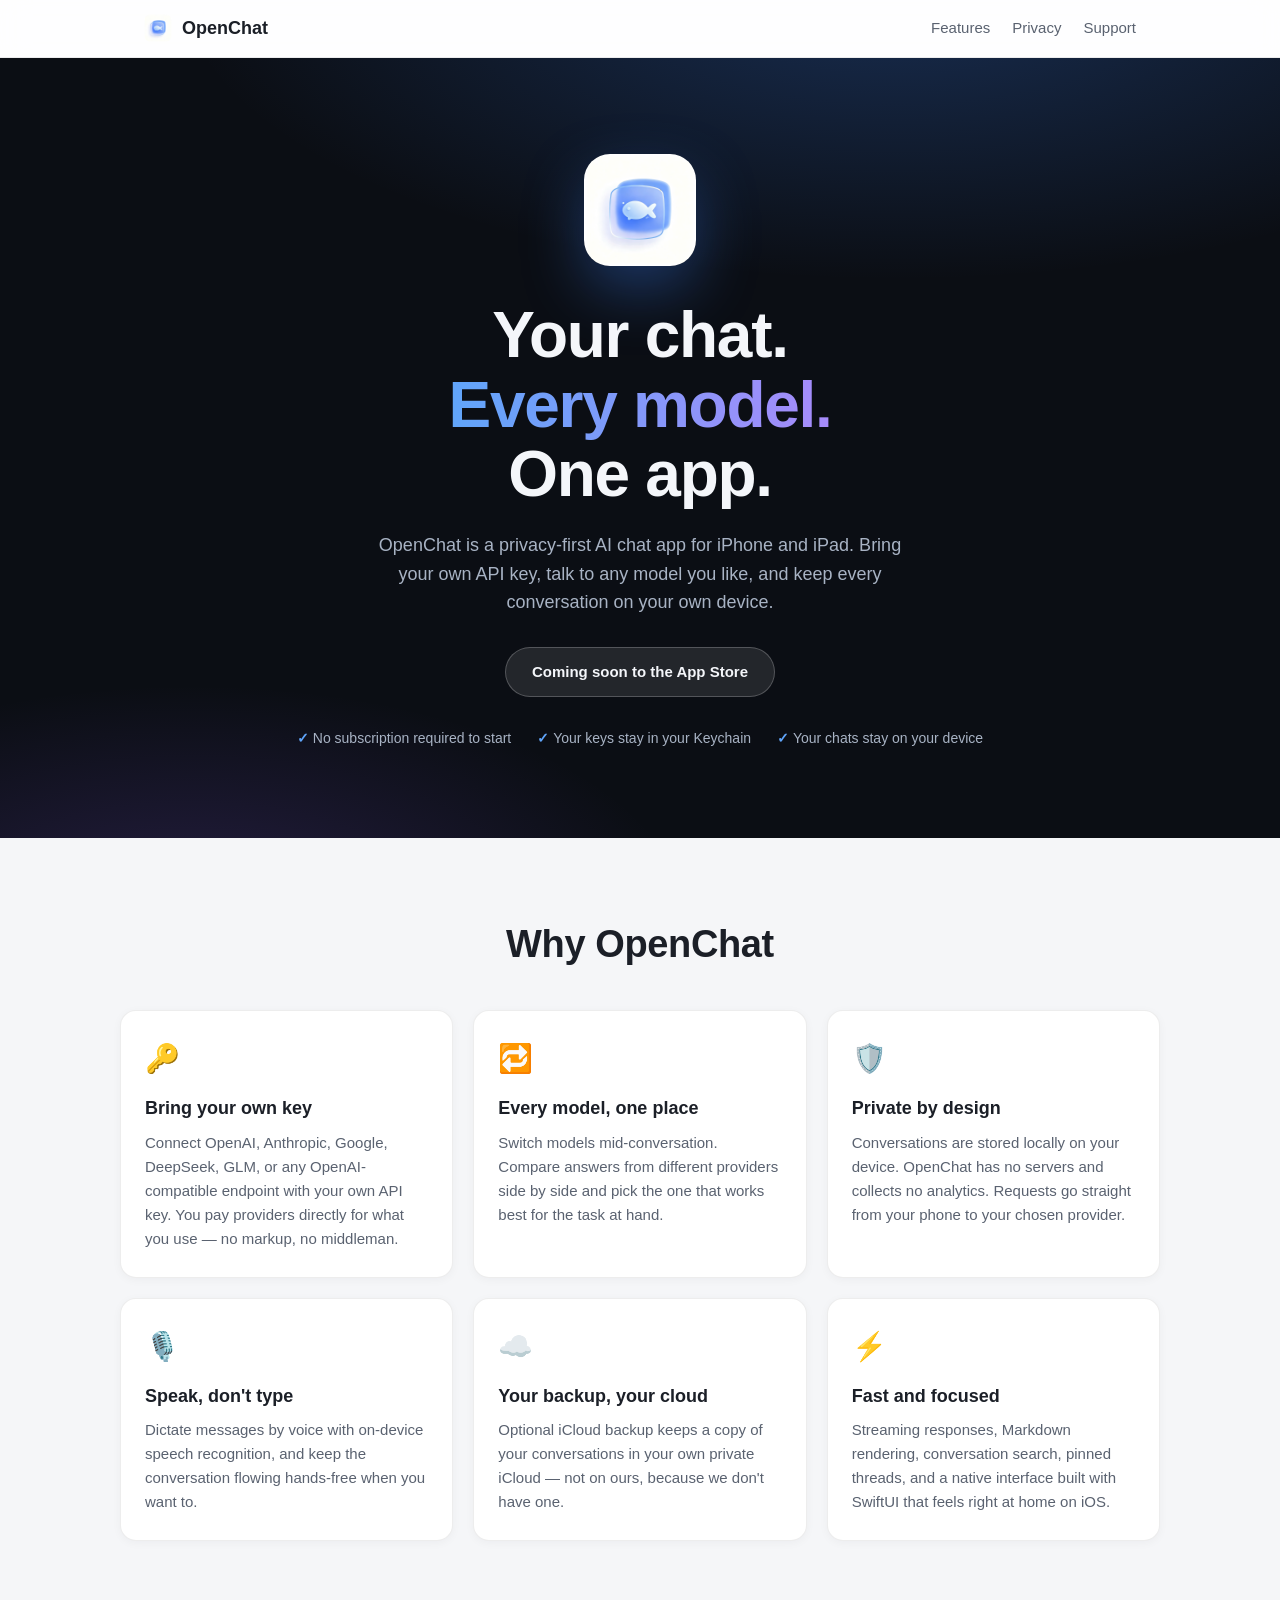
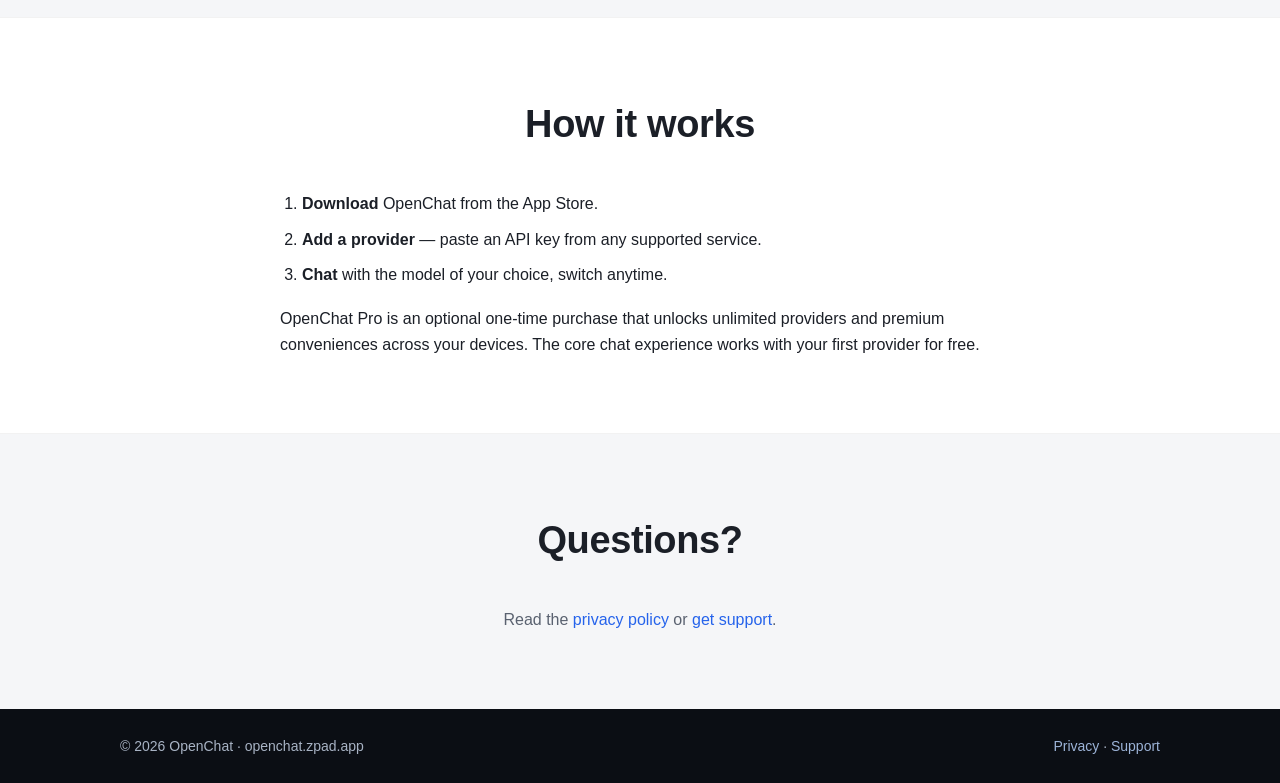
==== index.html @ 99f0abc2 "OpenChat official website (openchat.zpad.app)" ====
<!DOCTYPE html>
<html lang="en">
<head>
  <meta charset="UTF-8">
  <meta name="viewport" content="width=device-width, initial-scale=1.0">
  <title>OpenChat — Your chat. Every model. One app.</title>
  <meta name="description" content="OpenChat is a privacy-first AI chat app for iPhone and iPad. Bring your own API key, switch between every major model, and keep your conversations on your device.">
  <link rel="icon" type="image/png" href="assets/icon.png">
  <link rel="apple-touch-icon" href="assets/icon.png">
  <link rel="stylesheet" href="styles.css">
</head>
<body>
  <header class="nav">
    <div class="nav-inner">
      <a class="brand" href="/">
        <img src="assets/icon.png" alt="OpenChat icon" class="brand-icon">
        <span>OpenChat</span>
      </a>
      <nav>
        <a href="#features">Features</a>
        <a href="privacy.html">Privacy</a>
        <a href="support.html">Support</a>
      </nav>
    </div>
  </header>

  <main>
    <section class="hero">
      <div class="hero-inner">
        <img src="assets/icon.png" alt="OpenChat app icon" class="hero-icon" width="112" height="112">
        <h1>Your chat.<br><span class="accent">Every model.</span><br>One app.</h1>
        <p class="sub">OpenChat is a privacy-first AI chat app for iPhone and iPad. Bring your own API key, talk to any model you like, and keep every conversation on your own device.</p>
        <div class="cta-row">
          <span class="cta-soon">Coming soon to the App Store</span>
        </div>
        <ul class="hero-points">
          <li>No subscription required to start</li>
          <li>Your keys stay in your Keychain</li>
          <li>Your chats stay on your device</li>
        </ul>
      </div>
    </section>

    <section class="section" id="features">
      <div class="section-inner">
        <h2>Why OpenChat</h2>
        <div class="grid">
          <div class="card">
            <div class="card-icon">🔑</div>
            <h3>Bring your own key</h3>
            <p>Connect OpenAI, Anthropic, Google, DeepSeek, GLM, or any OpenAI-compatible endpoint with your own API key. You pay providers directly for what you use — no markup, no middleman.</p>
          </div>
          <div class="card">
            <div class="card-icon">🔁</div>
            <h3>Every model, one place</h3>
            <p>Switch models mid-conversation. Compare answers from different providers side by side and pick the one that works best for the task at hand.</p>
          </div>
          <div class="card">
            <div class="card-icon">🛡️</div>
            <h3>Private by design</h3>
            <p>Conversations are stored locally on your device. OpenChat has no servers and collects no analytics. Requests go straight from your phone to your chosen provider.</p>
          </div>
          <div class="card">
            <div class="card-icon">🎙️</div>
            <h3>Speak, don't type</h3>
            <p>Dictate messages by voice with on-device speech recognition, and keep the conversation flowing hands-free when you want to.</p>
          </div>
          <div class="card">
            <div class="card-icon">☁️</div>
            <h3>Your backup, your cloud</h3>
            <p>Optional iCloud backup keeps a copy of your conversations in your own private iCloud — not on ours, because we don't have one.</p>
          </div>
          <div class="card">
            <div class="card-icon">⚡</div>
            <h3>Fast and focused</h3>
            <p>Streaming responses, Markdown rendering, conversation search, pinned threads, and a native interface built with SwiftUI that feels right at home on iOS.</p>
          </div>
        </div>
      </div>
    </section>

    <section class="section section-alt">
      <div class="section-inner prose">
        <h2>How it works</h2>
        <ol class="steps">
          <li><strong>Download</strong> OpenChat from the App Store.</li>
          <li><strong>Add a provider</strong> — paste an API key from any supported service.</li>
          <li><strong>Chat</strong> with the model of your choice, switch anytime.</li>
        </ol>
        <p>OpenChat Pro is an optional one-time purchase that unlocks unlimited providers and premium conveniences across your devices. The core chat experience works with your first provider for free.</p>
      </div>
    </section>

    <section class="section">
      <div class="section-inner footer-cta">
        <h2>Questions?</h2>
        <p>Read the <a href="privacy.html">privacy policy</a> or <a href="support.html">get support</a>.</p>
      </div>
    </section>
  </main>

  <footer class="footer">
    <div class="footer-inner">
      <span>© 2026 OpenChat · openchat.zpad.app</span>
      <span><a href="privacy.html">Privacy</a> · <a href="support.html">Support</a></span>
    </div>
  </footer>
</body>
</html>
---- styles.css ----
:root {
  --bg: #0b0e14;
  --bg-soft: #f5f6f8;
  --card: #ffffff;
  --ink: #1b1f27;
  --ink-soft: #5a6270;
  --accent: #3b82f6;
  --accent-deep: #2563eb;
  --hero-ink: #f4f6fa;
  --hero-soft: #a8b3c4;
  --radius: 16px;
  --max: 1040px;
}

* { margin: 0; padding: 0; box-sizing: border-box; }

html { scroll-behavior: smooth; }

body {
  font-family: -apple-system, BlinkMacSystemFont, "SF Pro Text", "Segoe UI", Roboto, Helvetica, Arial, sans-serif;
  color: var(--ink);
  background: var(--bg-soft);
  line-height: 1.6;
  -webkit-font-smoothing: antialiased;
}

a { color: var(--accent-deep); text-decoration: none; }
a:hover { text-decoration: underline; }

/* Nav */
.nav {
  position: sticky;
  top: 0;
  z-index: 10;
  background: rgba(255, 255, 255, 0.86);
  backdrop-filter: saturate(180%) blur(14px);
  border-bottom: 1px solid rgba(0, 0, 0, 0.07);
}
.nav-inner {
  max-width: var(--max);
  margin: 0 auto;
  padding: 14px 24px;
  display: flex;
  align-items: center;
  justify-content: space-between;
}
.brand {
  display: flex;
  align-items: center;
  gap: 10px;
  font-weight: 700;
  font-size: 18px;
  color: var(--ink);
}
.brand:hover { text-decoration: none; }
.brand-icon { width: 28px; height: 28px; border-radius: 7px; }
.nav nav { display: flex; gap: 22px; }
.nav nav a { color: var(--ink-soft); font-weight: 500; font-size: 15px; }
.nav nav a:hover { color: var(--ink); text-decoration: none; }

/* Hero */
.hero {
  background:
    radial-gradient(1200px 500px at 70% -10%, rgba(59, 130, 246, 0.28), transparent 60%),
    radial-gradient(900px 420px at 15% 110%, rgba(139, 92, 246, 0.20), transparent 55%),
    var(--bg);
  color: var(--hero-ink);
  padding: 96px 24px 88px;
  text-align: center;
}
.hero-inner { max-width: 720px; margin: 0 auto; }
.hero-icon {
  border-radius: 26px;
  box-shadow: 0 24px 60px rgba(59, 130, 246, 0.35);
  margin-bottom: 28px;
}
.hero h1 {
  font-size: clamp(38px, 6.5vw, 64px);
  line-height: 1.08;
  letter-spacing: -0.02em;
  font-weight: 800;
}
.hero h1 .accent {
  background: linear-gradient(90deg, #60a5fa, #a78bfa);
  -webkit-background-clip: text;
  background-clip: text;
  color: transparent;
}
.hero .sub {
  margin: 22px auto 0;
  max-width: 560px;
  font-size: 18px;
  color: var(--hero-soft);
}
.cta-row { margin-top: 30px; }
.cta-soon {
  display: inline-block;
  padding: 12px 26px;
  border-radius: 999px;
  background: rgba(255, 255, 255, 0.10);
  border: 1px solid rgba(255, 255, 255, 0.22);
  color: var(--hero-ink);
  font-weight: 600;
  font-size: 15px;
}
.hero-points {
  list-style: none;
  display: flex;
  flex-wrap: wrap;
  justify-content: center;
  gap: 10px 26px;
  margin-top: 30px;
  color: var(--hero-soft);
  font-size: 14px;
}
.hero-points li::before { content: "✓ "; color: #60a5fa; font-weight: 700; }

/* Sections */
.section { padding: 76px 24px; }
.section-inner { max-width: var(--max); margin: 0 auto; }
.section h2 {
  font-size: clamp(28px, 4vw, 38px);
  letter-spacing: -0.01em;
  margin-bottom: 36px;
  text-align: center;
}
.section-alt { background: #ffffff; border-top: 1px solid rgba(0,0,0,0.05); border-bottom: 1px solid rgba(0,0,0,0.05); }

/* Feature grid */
.grid {
  display: grid;
  grid-template-columns: repeat(auto-fit, minmax(280px, 1fr));
  gap: 20px;
}
.card {
  background: var(--card);
  border: 1px solid rgba(0, 0, 0, 0.07);
  border-radius: var(--radius);
  padding: 26px 24px;
  box-shadow: 0 2px 10px rgba(15, 23, 42, 0.04);
}
.card-icon { font-size: 28px; margin-bottom: 12px; }
.card h3 { font-size: 18px; margin-bottom: 8px; }
.card p { color: var(--ink-soft); font-size: 15px; }

/* Steps / prose */
.prose { max-width: 720px; }
.steps { margin: 0 0 18px 22px; }
.steps li { margin-bottom: 10px; }

.footer-cta { text-align: center; }
.footer-cta p { color: var(--ink-soft); }

/* Footer */
.footer {
  background: var(--bg);
  color: var(--hero-soft);
  padding: 26px 24px;
  font-size: 14px;
}
.footer-inner {
  max-width: var(--max);
  margin: 0 auto;
  display: flex;
  justify-content: space-between;
  flex-wrap: wrap;
  gap: 8px;
}
.footer a { color: #9db4d8; }

/* Legal pages */
.legal { padding: 64px 24px; }
.legal-inner { max-width: 760px; margin: 0 auto; background: #fff; border: 1px solid rgba(0,0,0,0.07); border-radius: var(--radius); padding: 40px clamp(20px, 5vw, 48px); }
.legal h1 { font-size: 32px; margin-bottom: 6px; letter-spacing: -0.01em; }
.legal .meta { color: var(--ink-soft); font-size: 14px; margin-bottom: 28px; }
.legal h2 { font-size: 20px; margin: 30px 0 10px; }
.legal p, .legal li { color: #333a45; font-size: 16px; margin-bottom: 10px; }
.legal ul { margin: 0 0 10px 22px; }

@media (max-width: 640px) {
  .nav nav { gap: 14px; }
  .hero { padding: 64px 20px 60px; }
  .section { padding: 56px 20px; }
}
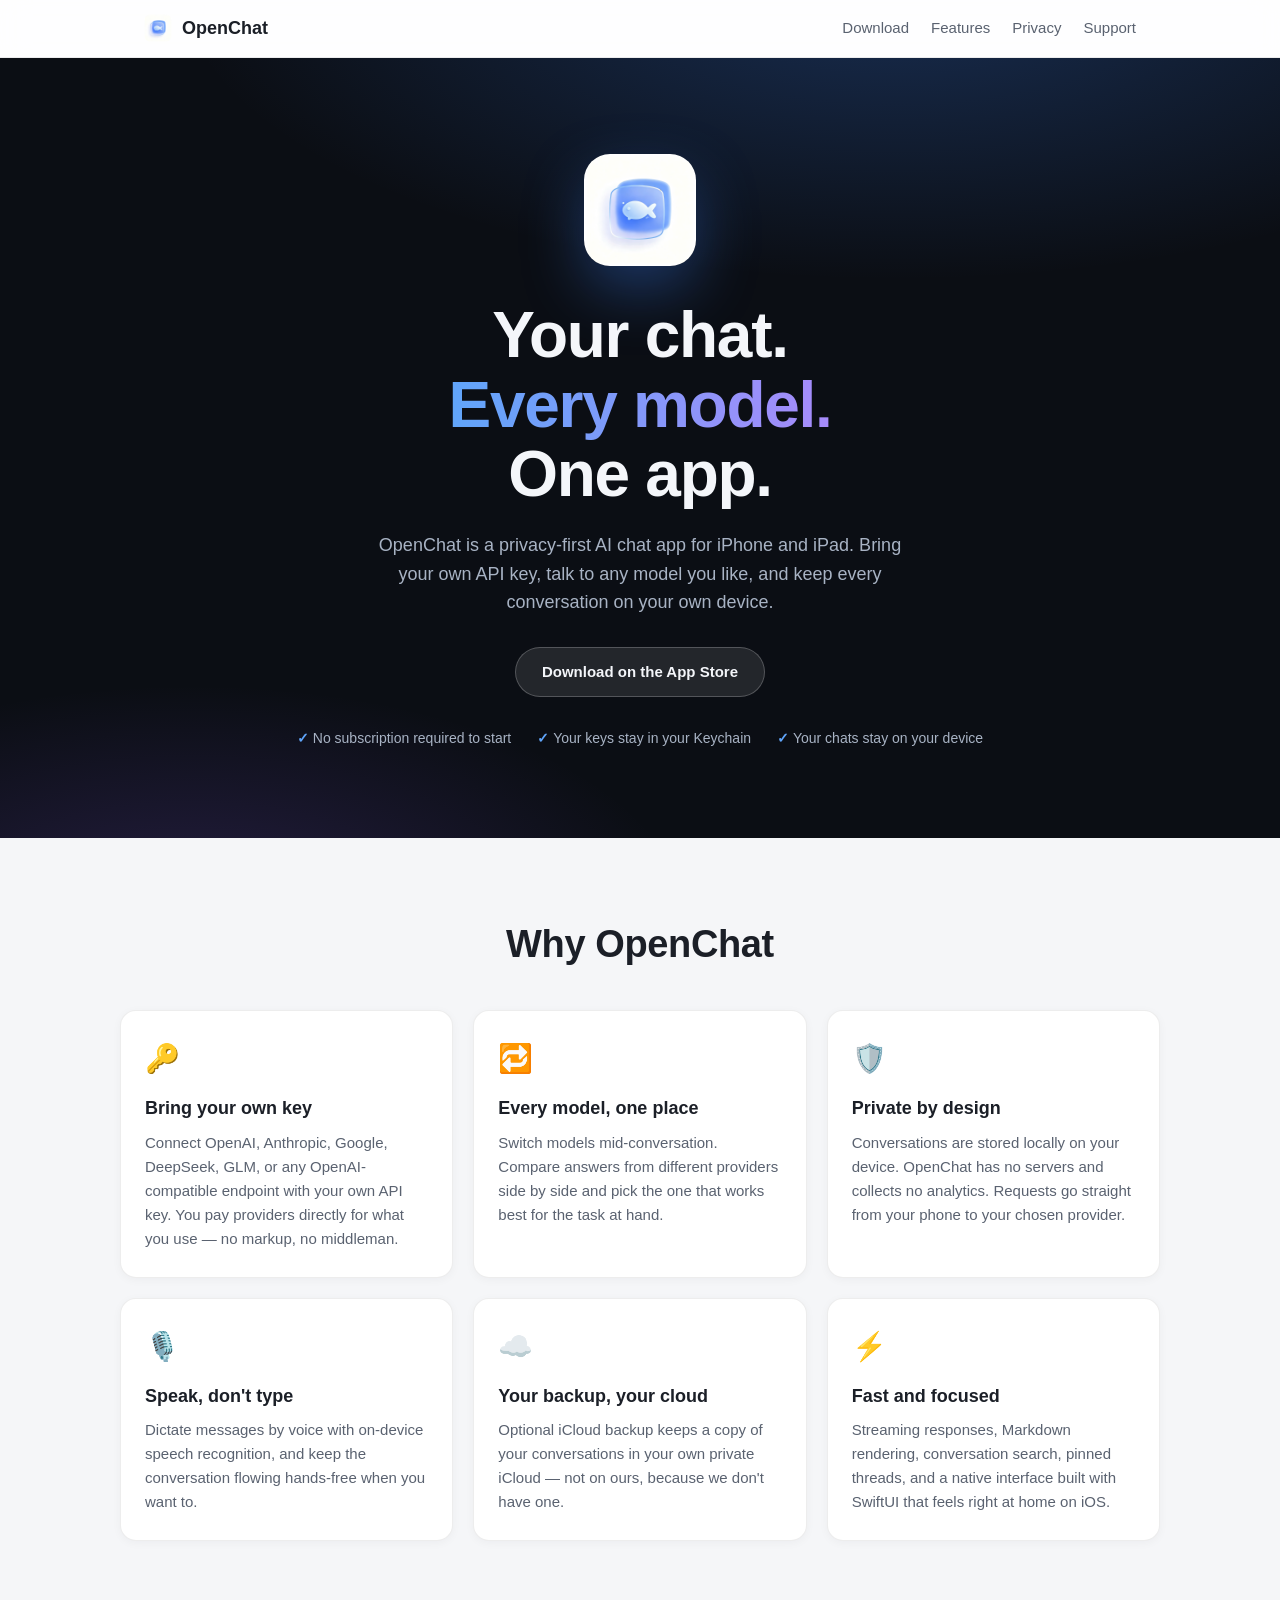
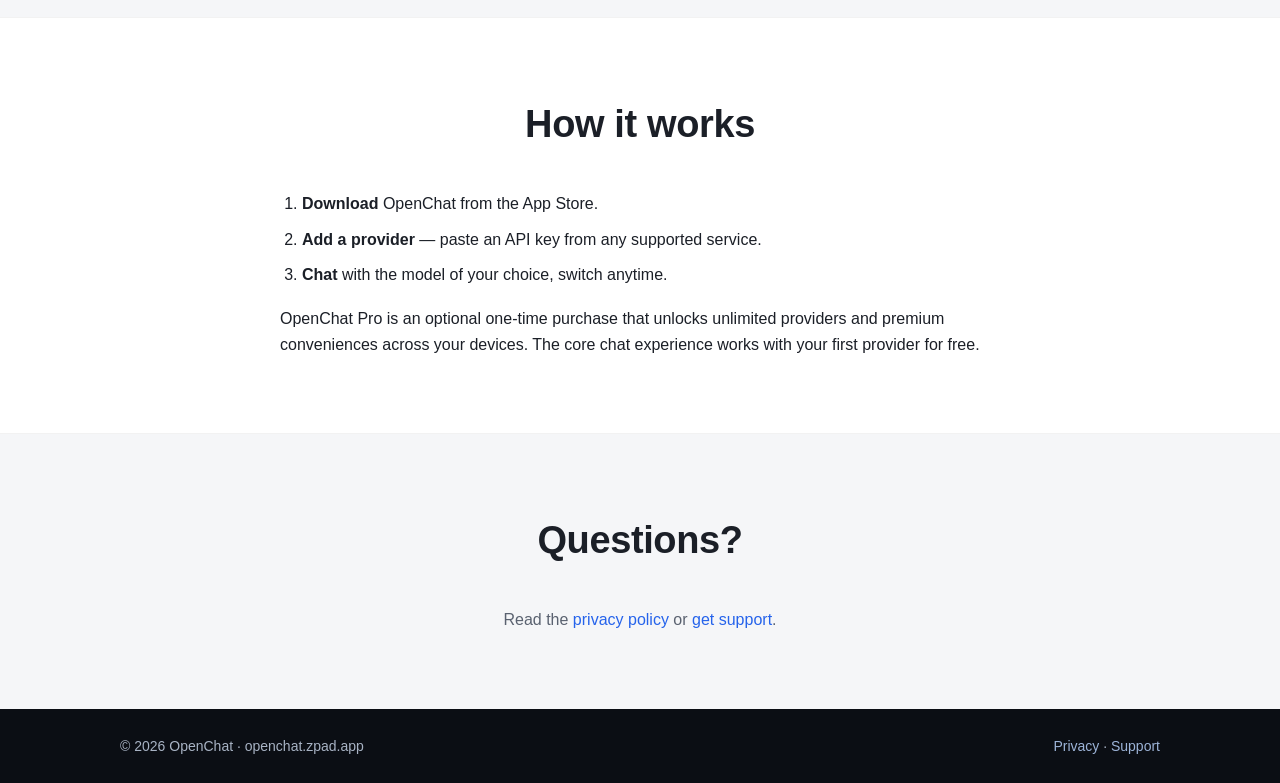
==== commit de537dbe: "feat: App Store download flow mirroring zpad.app - download.html: App Store download page (requireme" ====
--- a/index.html
+++ b/index.html
@@ -17,6 +17,7 @@
         <span>OpenChat</span>
       </a>
       <nav>
+        <a href="download.html">Download</a>
         <a href="#features">Features</a>
         <a href="privacy.html">Privacy</a>
         <a href="support.html">Support</a>
@@ -31,7 +32,7 @@
         <h1>Your chat.<br><span class="accent">Every model.</span><br>One app.</h1>
         <p class="sub">OpenChat is a privacy-first AI chat app for iPhone and iPad. Bring your own API key, talk to any model you like, and keep every conversation on your own device.</p>
         <div class="cta-row">
-          <span class="cta-soon">Coming soon to the App Store</span>
+          <a class="cta-soon cta-link" href="download.html">Download on the App Store</a>
         </div>
         <ul class="hero-points">
           <li>No subscription required to start</li>
--- a/styles.css
+++ b/styles.css
@@ -182,3 +182,10 @@
   .hero { padding: 64px 20px 60px; }
   .section { padding: 56px 20px; }
 }
+
+/* CTA as link */
+a.cta-link { text-decoration: none; }
+a.cta-link:hover {
+  background: rgba(255, 255, 255, 0.18);
+  border-color: rgba(255, 255, 255, 0.35);
+}
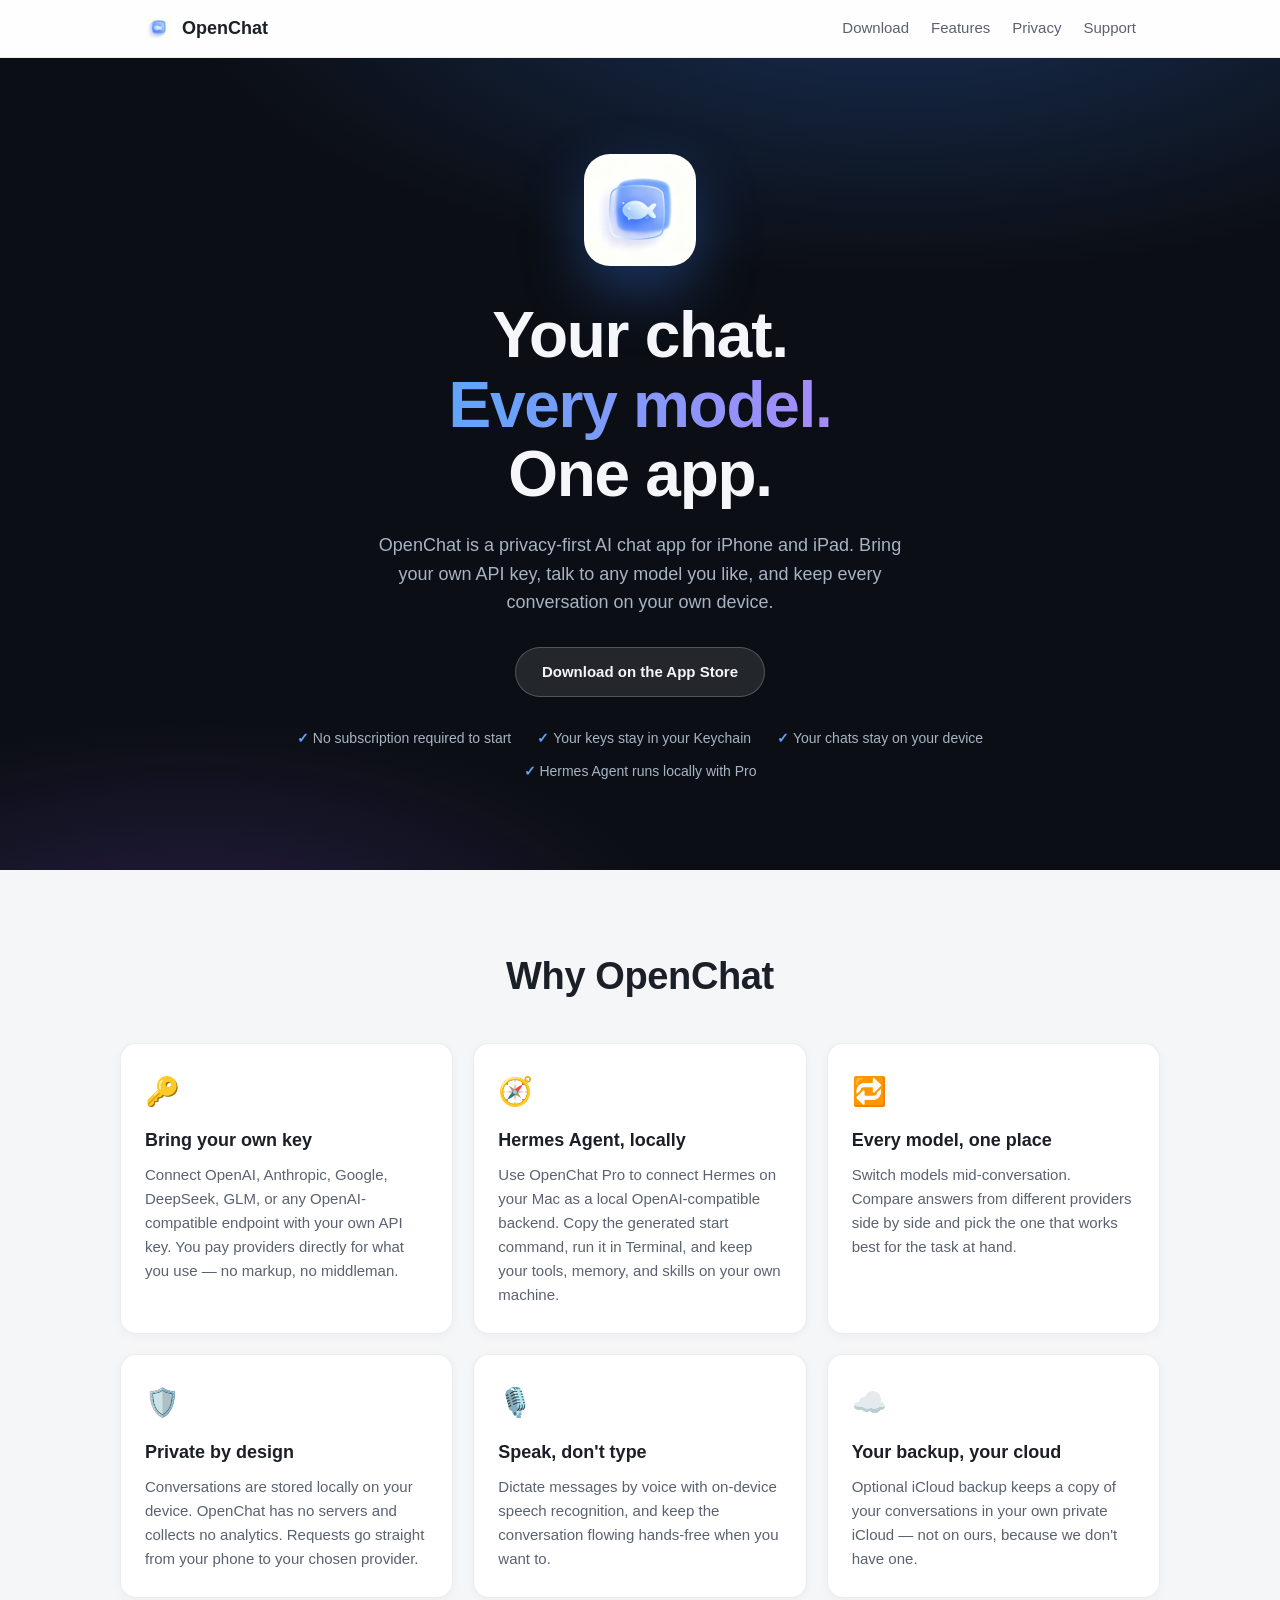
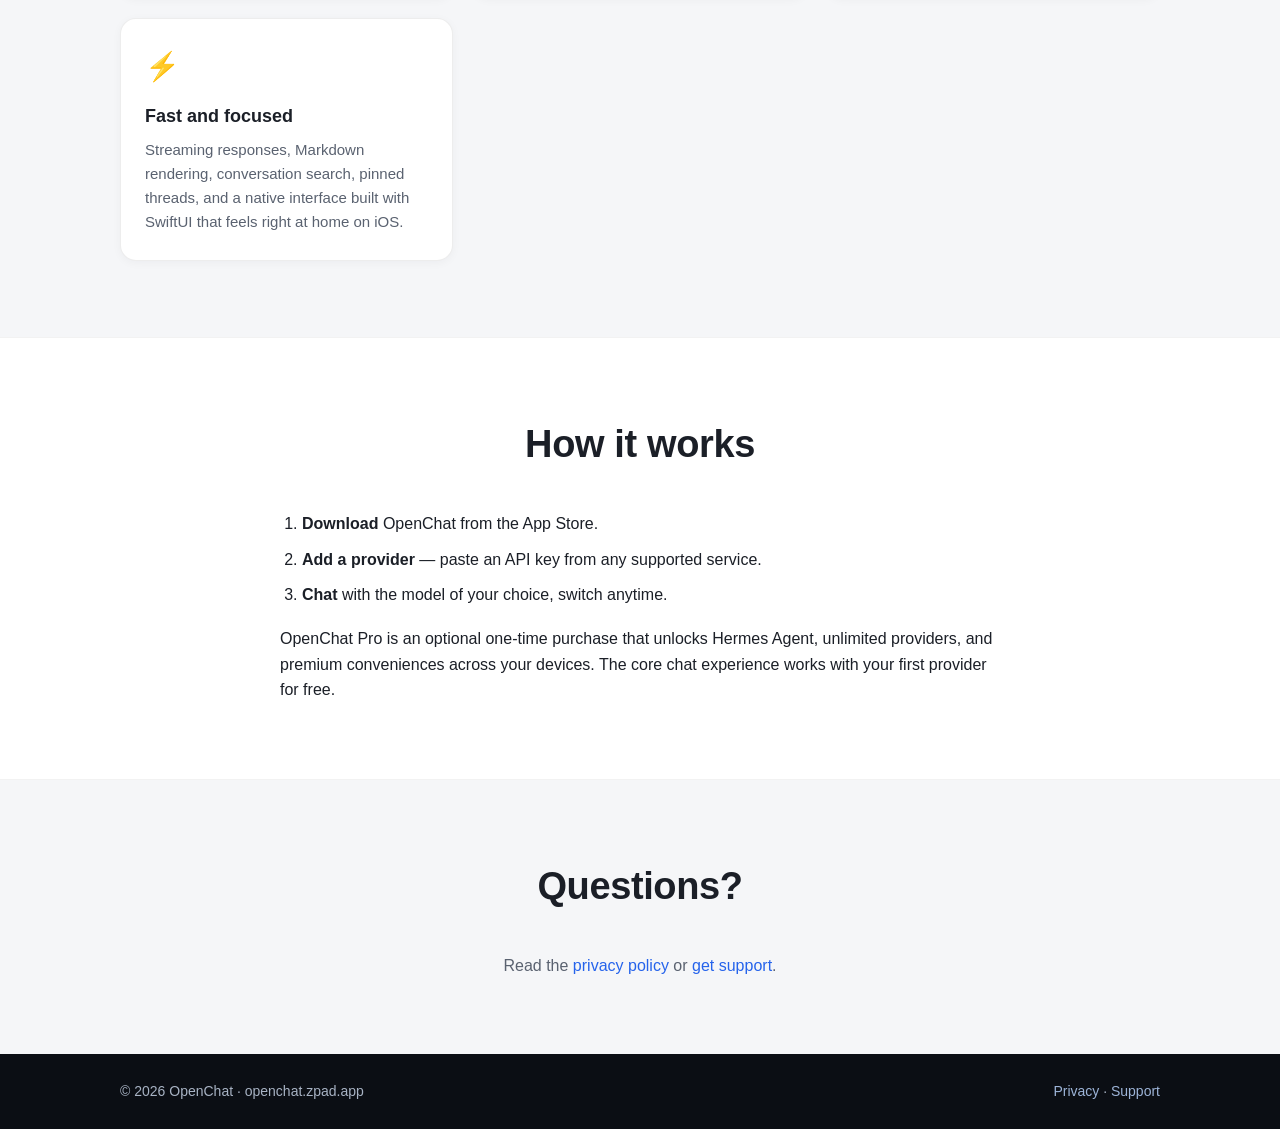
==== commit e1a8f3fc: "docs: explain Hermes Agent setup" ====
--- a/index.html
+++ b/index.html
@@ -38,6 +38,7 @@
           <li>No subscription required to start</li>
           <li>Your keys stay in your Keychain</li>
           <li>Your chats stay on your device</li>
+          <li>Hermes Agent runs locally with Pro</li>
         </ul>
       </div>
     </section>
@@ -50,6 +51,11 @@
             <div class="card-icon">🔑</div>
             <h3>Bring your own key</h3>
             <p>Connect OpenAI, Anthropic, Google, DeepSeek, GLM, or any OpenAI-compatible endpoint with your own API key. You pay providers directly for what you use — no markup, no middleman.</p>
+          </div>
+          <div class="card">
+            <div class="card-icon">🧭</div>
+            <h3>Hermes Agent, locally</h3>
+            <p>Use OpenChat Pro to connect Hermes on your Mac as a local OpenAI-compatible backend. Copy the generated start command, run it in Terminal, and keep your tools, memory, and skills on your own machine.</p>
           </div>
           <div class="card">
             <div class="card-icon">🔁</div>
@@ -88,7 +94,7 @@
           <li><strong>Add a provider</strong> — paste an API key from any supported service.</li>
           <li><strong>Chat</strong> with the model of your choice, switch anytime.</li>
         </ol>
-        <p>OpenChat Pro is an optional one-time purchase that unlocks unlimited providers and premium conveniences across your devices. The core chat experience works with your first provider for free.</p>
+        <p>OpenChat Pro is an optional one-time purchase that unlocks Hermes Agent, unlimited providers, and premium conveniences across your devices. The core chat experience works with your first provider for free.</p>
       </div>
     </section>
 
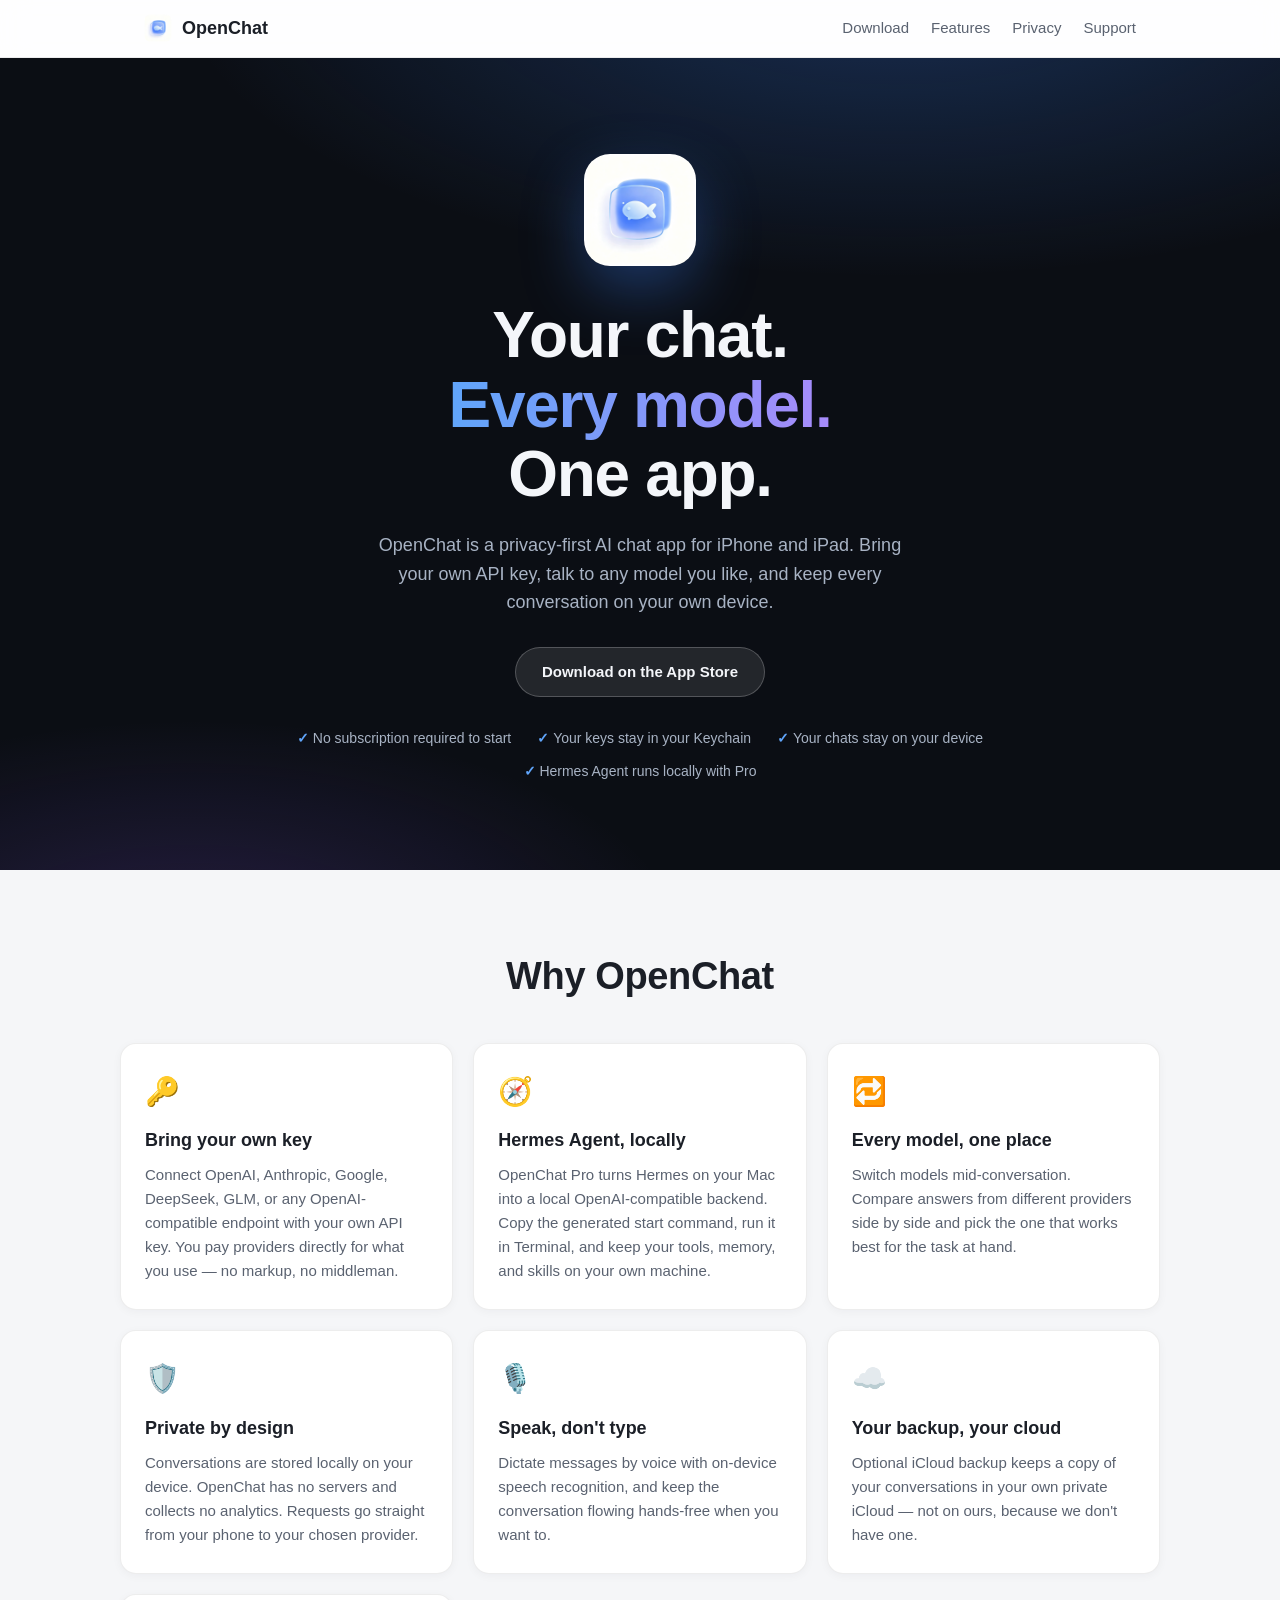
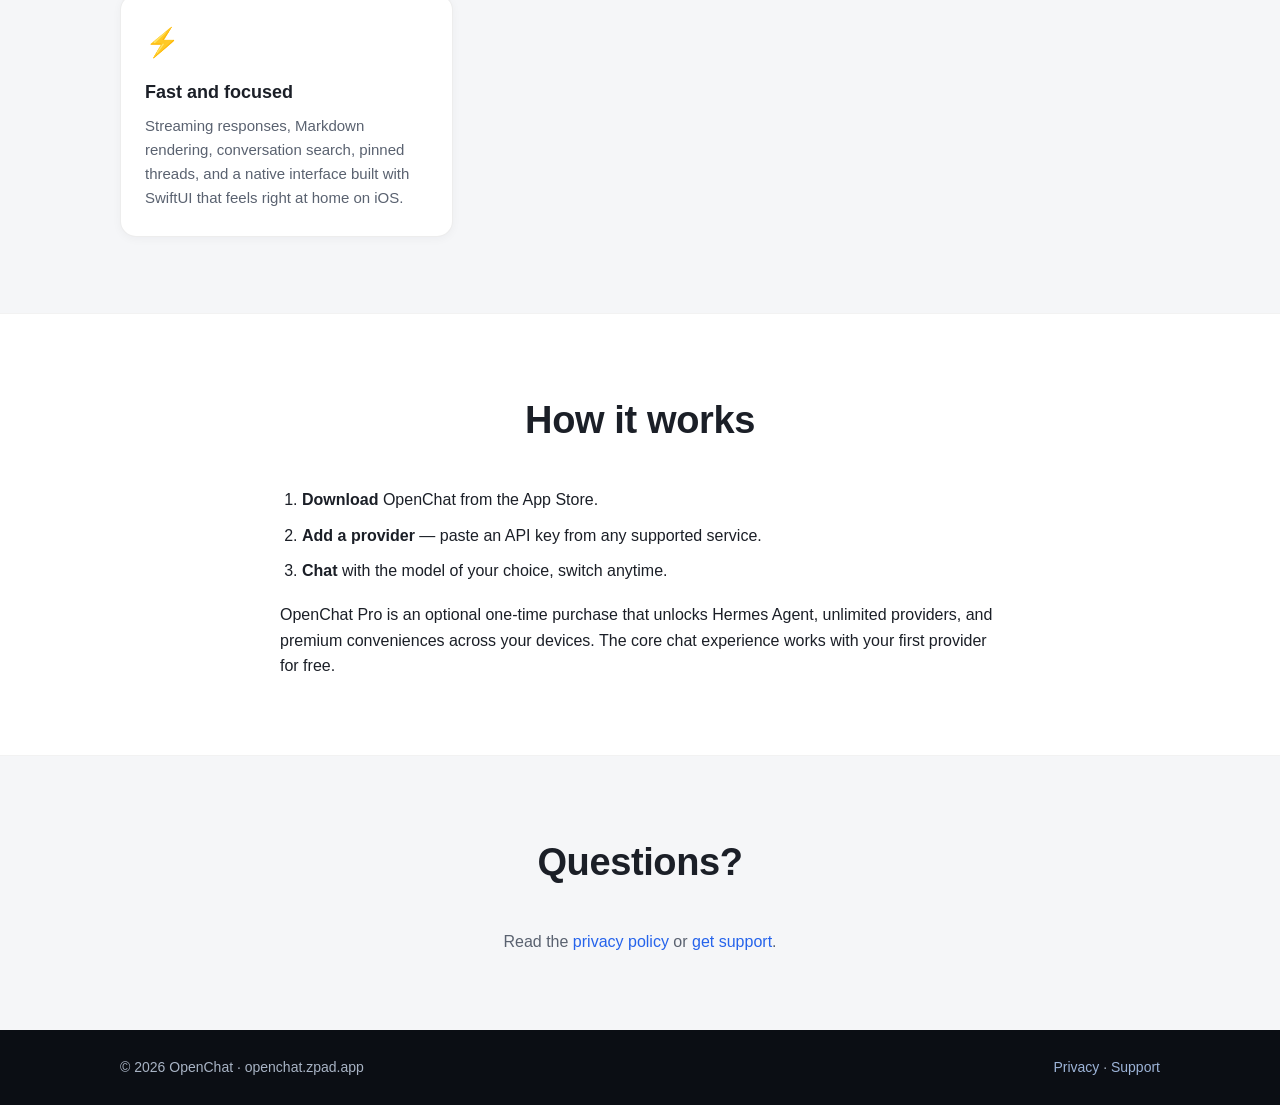
==== commit 826e4078: "docs: sharpen Hermes backend positioning" ====
--- a/index.html
+++ b/index.html
@@ -55,7 +55,7 @@
           <div class="card">
             <div class="card-icon">🧭</div>
             <h3>Hermes Agent, locally</h3>
-            <p>Use OpenChat Pro to connect Hermes on your Mac as a local OpenAI-compatible backend. Copy the generated start command, run it in Terminal, and keep your tools, memory, and skills on your own machine.</p>
+            <p>OpenChat Pro turns Hermes on your Mac into a local OpenAI-compatible backend. Copy the generated start command, run it in Terminal, and keep your tools, memory, and skills on your own machine.</p>
           </div>
           <div class="card">
             <div class="card-icon">🔁</div>
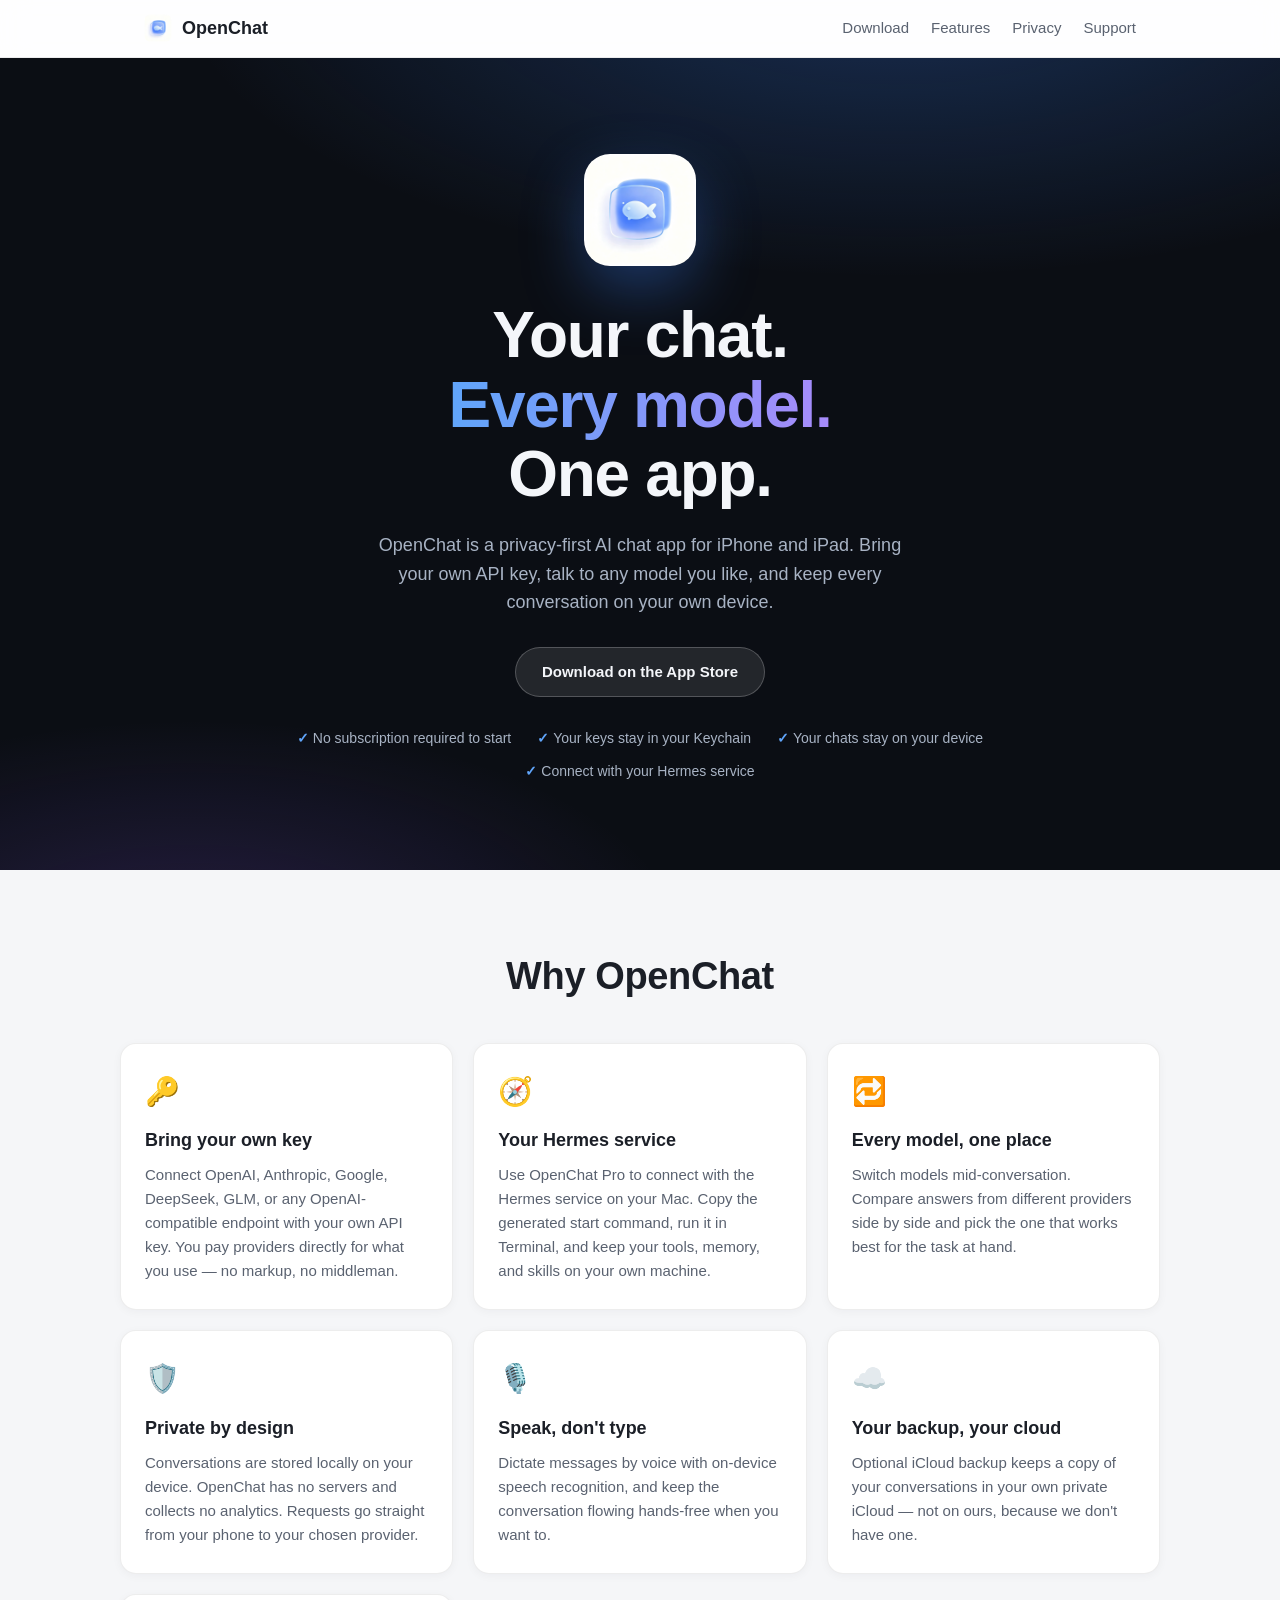
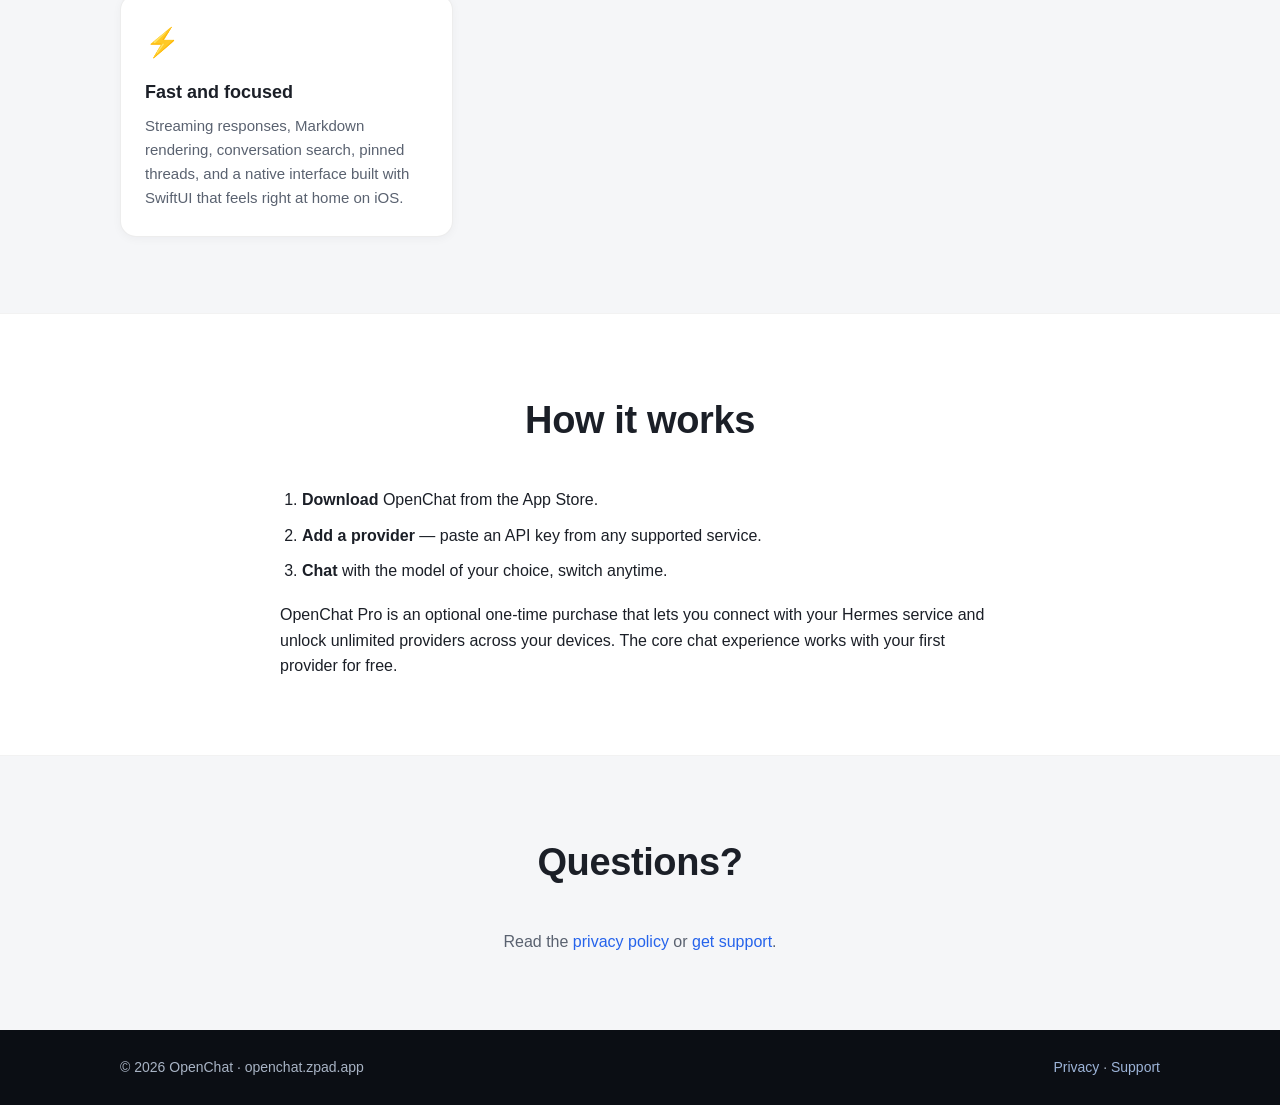
==== commit ffc6262f: "docs: position Hermes as a connectable service" ====
--- a/index.html
+++ b/index.html
@@ -38,7 +38,7 @@
           <li>No subscription required to start</li>
           <li>Your keys stay in your Keychain</li>
           <li>Your chats stay on your device</li>
-          <li>Hermes Agent runs locally with Pro</li>
+          <li>Connect with your Hermes service</li>
         </ul>
       </div>
     </section>
@@ -54,8 +54,8 @@
           </div>
           <div class="card">
             <div class="card-icon">🧭</div>
-            <h3>Hermes Agent, locally</h3>
-            <p>OpenChat Pro turns Hermes on your Mac into a local OpenAI-compatible backend. Copy the generated start command, run it in Terminal, and keep your tools, memory, and skills on your own machine.</p>
+            <h3>Your Hermes service</h3>
+            <p>Use OpenChat Pro to connect with the Hermes service on your Mac. Copy the generated start command, run it in Terminal, and keep your tools, memory, and skills on your own machine.</p>
           </div>
           <div class="card">
             <div class="card-icon">🔁</div>
@@ -94,7 +94,7 @@
           <li><strong>Add a provider</strong> — paste an API key from any supported service.</li>
           <li><strong>Chat</strong> with the model of your choice, switch anytime.</li>
         </ol>
-        <p>OpenChat Pro is an optional one-time purchase that unlocks Hermes Agent, unlimited providers, and premium conveniences across your devices. The core chat experience works with your first provider for free.</p>
+        <p>OpenChat Pro is an optional one-time purchase that lets you connect with your Hermes service and unlock unlimited providers across your devices. The core chat experience works with your first provider for free.</p>
       </div>
     </section>
 
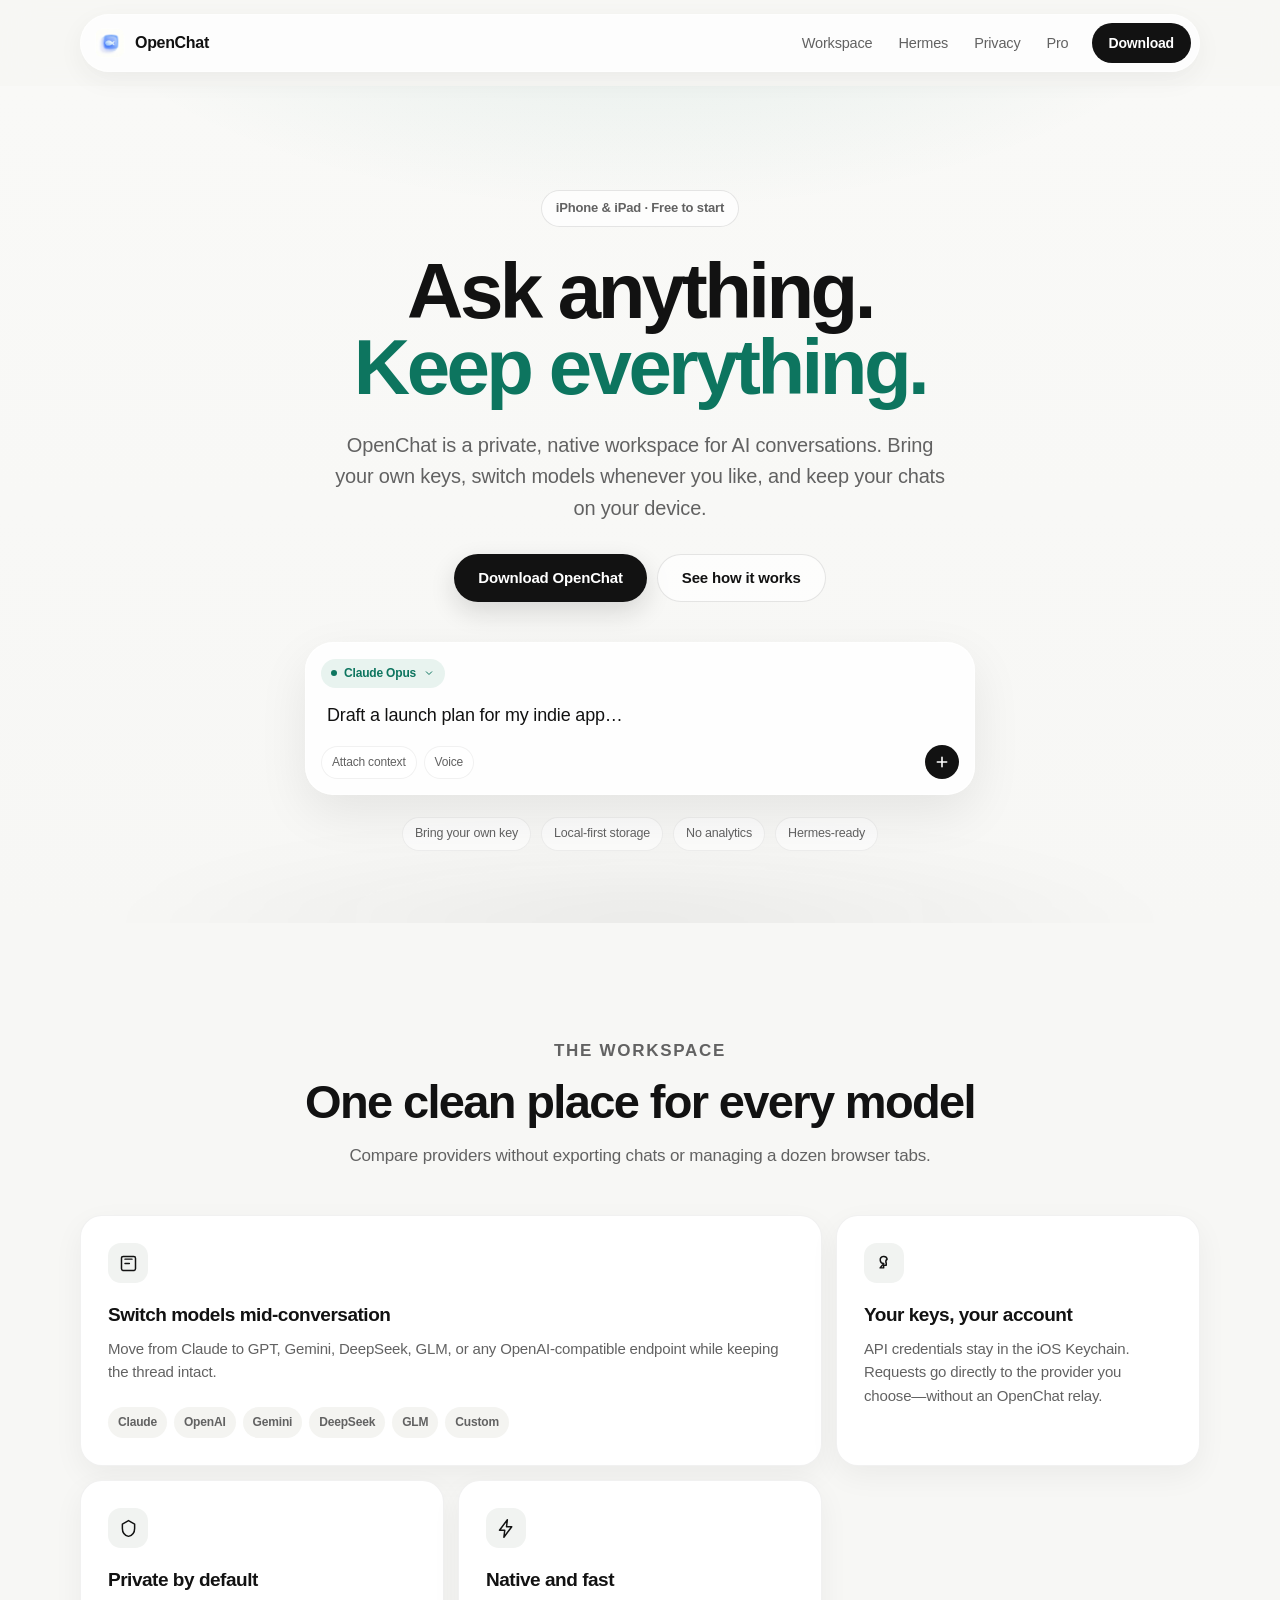
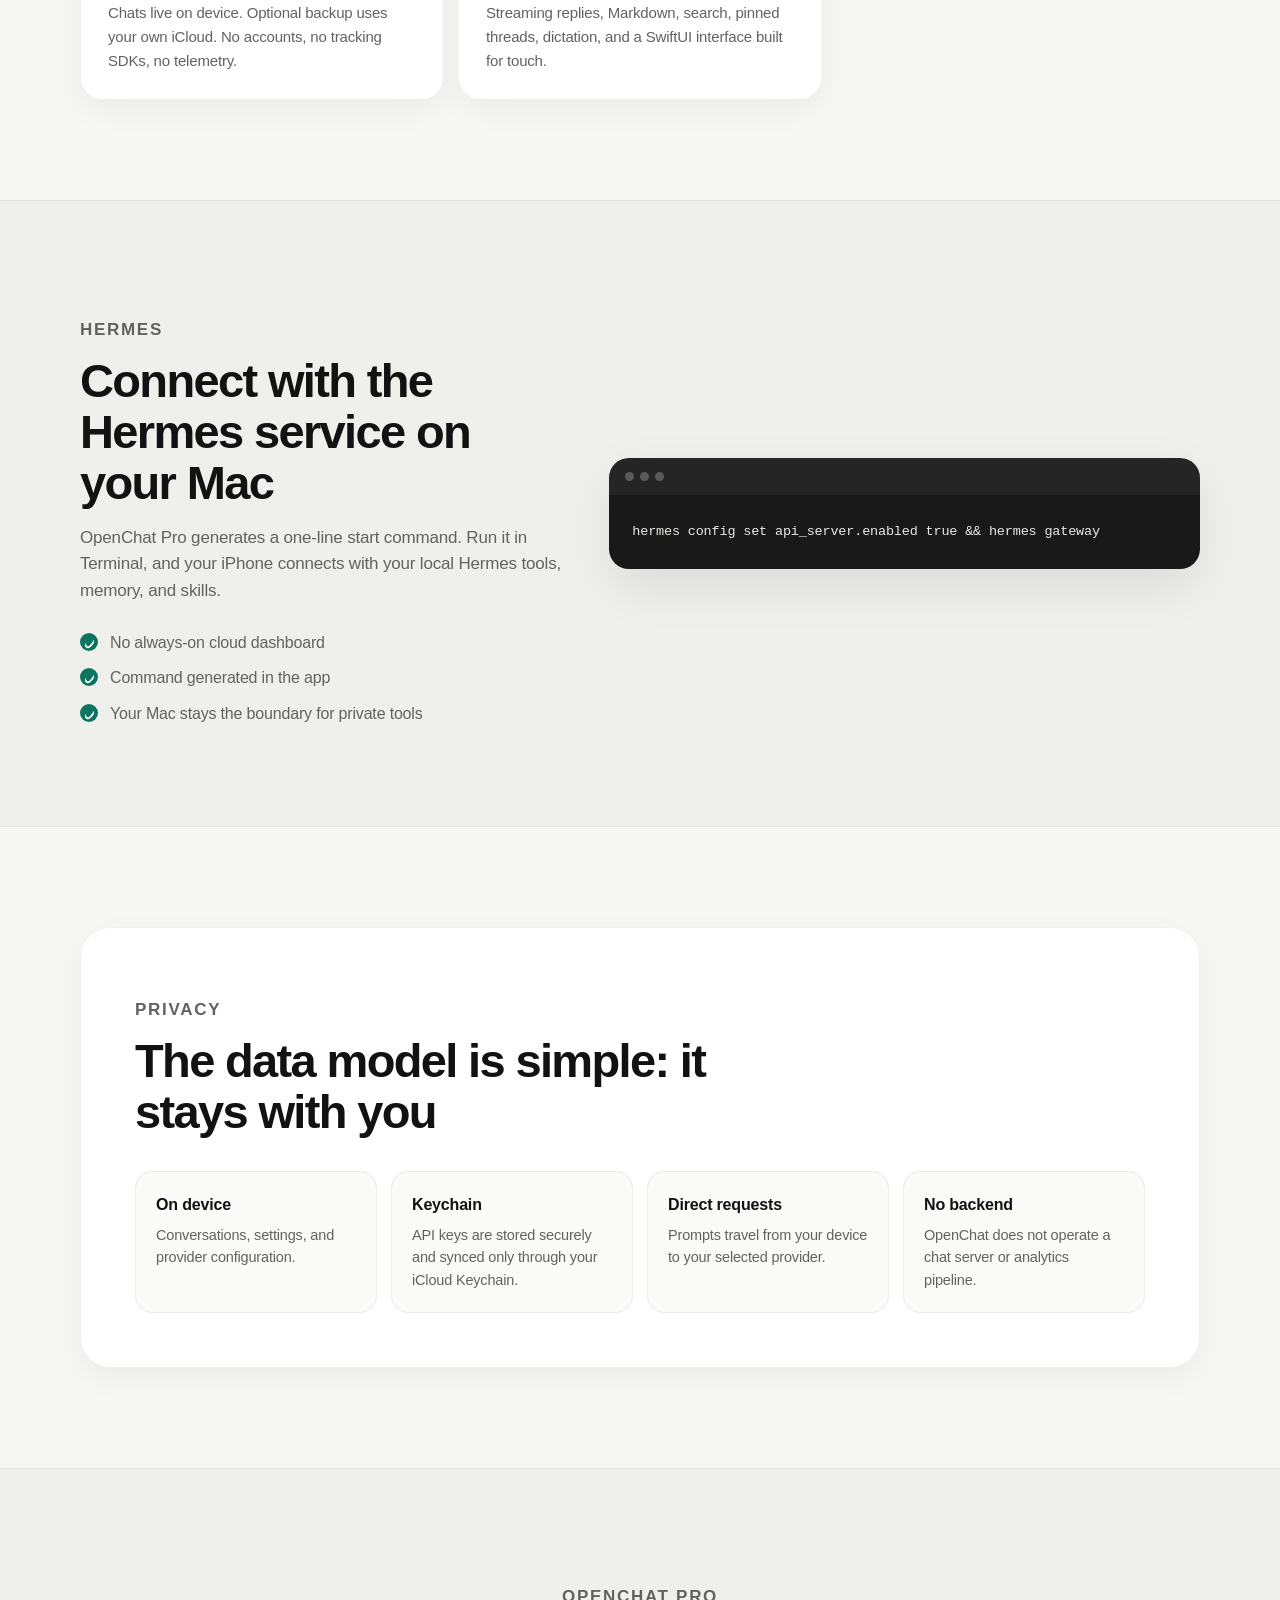
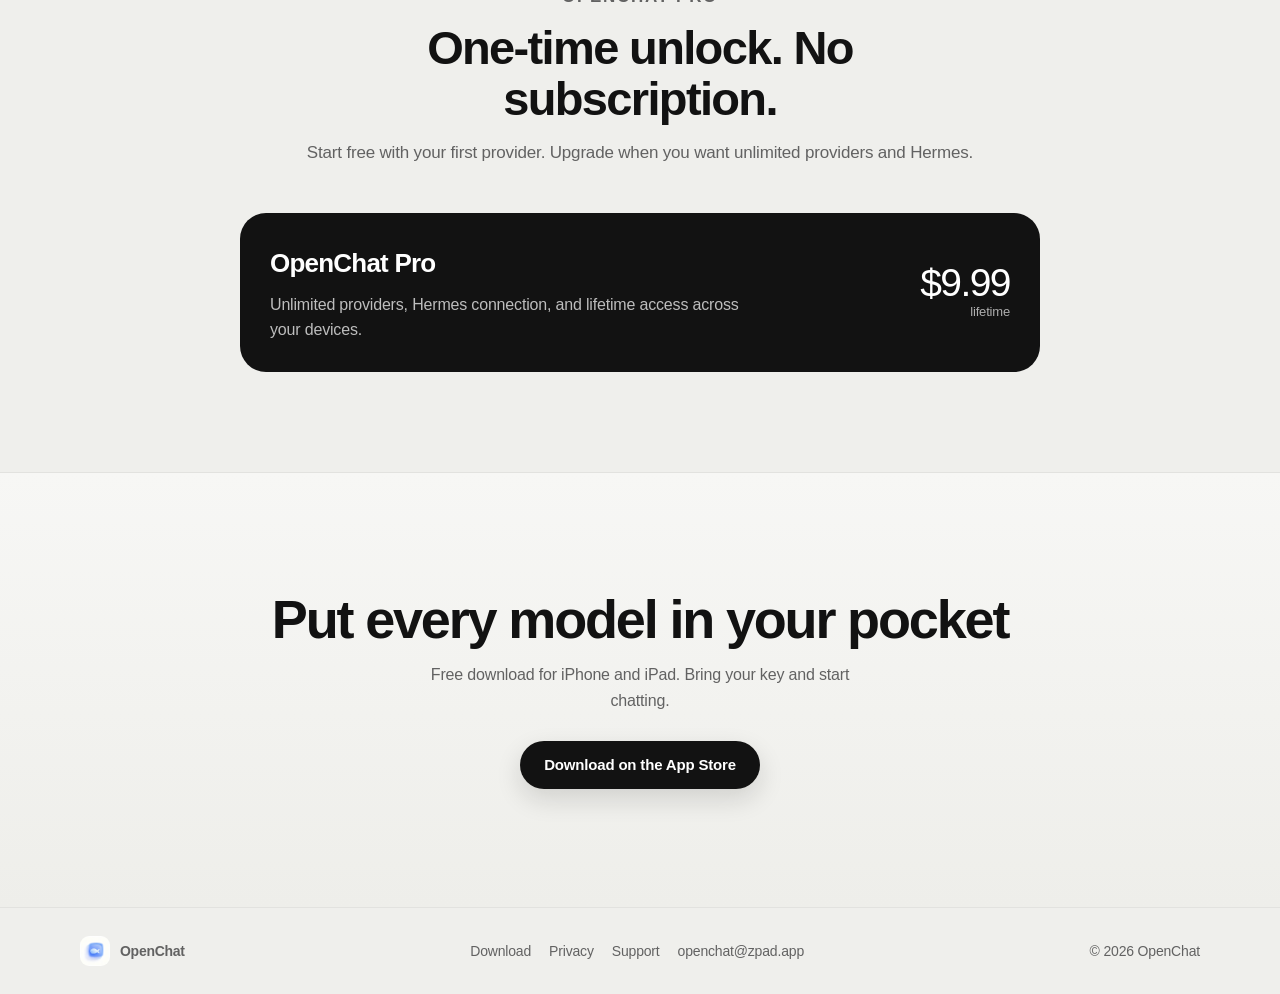
==== commit d13ef967: "feat: redesign marketing site" ====
--- a/index.html
+++ b/index.html
@@ -3,8 +3,11 @@
 <head>
   <meta charset="UTF-8">
   <meta name="viewport" content="width=device-width, initial-scale=1.0">
-  <title>OpenChat — Your chat. Every model. One app.</title>
-  <meta name="description" content="OpenChat is a privacy-first AI chat app for iPhone and iPad. Bring your own API key, switch between every major model, and keep your conversations on your device.">
+  <title>OpenChat — Private AI chat for every model</title>
+  <meta name="description" content="OpenChat is a native AI workspace for iPhone and iPad. Bring your own API keys, switch models, keep chats on device, and connect with your Hermes service.">
+  <meta property="og:title" content="OpenChat — Private AI chat for every model">
+  <meta property="og:description" content="Bring your own keys. Switch models. Keep every conversation on your device.">
+  <meta property="og:image" content="/assets/icon.png">
   <link rel="icon" type="image/png" href="assets/icon.png">
   <link rel="apple-touch-icon" href="assets/icon.png">
   <link rel="stylesheet" href="styles.css">
@@ -16,11 +19,12 @@
         <img src="assets/icon.png" alt="OpenChat icon" class="brand-icon">
         <span>OpenChat</span>
       </a>
-      <nav>
-        <a href="download.html">Download</a>
-        <a href="#features">Features</a>
-        <a href="privacy.html">Privacy</a>
-        <a href="support.html">Support</a>
+      <nav aria-label="Primary">
+        <a href="#workspace">Workspace</a>
+        <a href="#hermes">Hermes</a>
+        <a href="#privacy">Privacy</a>
+        <a href="#pro">Pro</a>
+        <a class="nav-cta" href="download.html">Download</a>
       </nav>
     </div>
   </header>
@@ -28,88 +32,163 @@
   <main>
     <section class="hero">
       <div class="hero-inner">
-        <img src="assets/icon.png" alt="OpenChat app icon" class="hero-icon" width="112" height="112">
-        <h1>Your chat.<br><span class="accent">Every model.</span><br>One app.</h1>
-        <p class="sub">OpenChat is a privacy-first AI chat app for iPhone and iPad. Bring your own API key, talk to any model you like, and keep every conversation on your own device.</p>
-        <div class="cta-row">
-          <a class="cta-soon cta-link" href="download.html">Download on the App Store</a>
+        <p class="hero-eyebrow">iPhone &amp; iPad · Free to start</p>
+        <h1>Ask anything.<br><span>Keep everything.</span></h1>
+        <p class="hero-copy">
+          OpenChat is a private, native workspace for AI conversations. Bring your own keys,
+          switch models whenever you like, and keep your chats on your device.
+        </p>
+
+        <div class="hero-actions">
+          <a class="button button-primary" href="download.html">Download OpenChat</a>
+          <a class="button button-ghost" href="#workspace">See how it works</a>
         </div>
+
+        <div class="composer" aria-label="OpenChat conversation example">
+          <div class="composer-model">
+            <span class="provider-dot"></span>
+            Claude Opus
+            <svg aria-hidden="true" viewBox="0 0 24 24"><path d="M6 9l6 6 6-6"/></svg>
+          </div>
+          <p>Draft a launch plan for my indie app…</p>
+          <div class="composer-tools">
+            <span class="tool-chip">Attach context</span>
+            <span class="tool-chip">Voice</span>
+            <span class="send-button" aria-hidden="true">
+              <svg viewBox="0 0 24 24"><path d="M12 5v14M5 12h14"/></svg>
+            </span>
+          </div>
+        </div>
+
         <ul class="hero-points">
-          <li>No subscription required to start</li>
-          <li>Your keys stay in your Keychain</li>
-          <li>Your chats stay on your device</li>
-          <li>Connect with your Hermes service</li>
+          <li>Bring your own key</li>
+          <li>Local-first storage</li>
+          <li>No analytics</li>
+          <li>Hermes-ready</li>
         </ul>
       </div>
     </section>
 
-    <section class="section" id="features">
+    <section class="section" id="workspace">
       <div class="section-inner">
-        <h2>Why OpenChat</h2>
-        <div class="grid">
-          <div class="card">
-            <div class="card-icon">🔑</div>
-            <h3>Bring your own key</h3>
-            <p>Connect OpenAI, Anthropic, Google, DeepSeek, GLM, or any OpenAI-compatible endpoint with your own API key. You pay providers directly for what you use — no markup, no middleman.</p>
-          </div>
-          <div class="card">
-            <div class="card-icon">🧭</div>
-            <h3>Your Hermes service</h3>
-            <p>Use OpenChat Pro to connect with the Hermes service on your Mac. Copy the generated start command, run it in Terminal, and keep your tools, memory, and skills on your own machine.</p>
-          </div>
-          <div class="card">
-            <div class="card-icon">🔁</div>
-            <h3>Every model, one place</h3>
-            <p>Switch models mid-conversation. Compare answers from different providers side by side and pick the one that works best for the task at hand.</p>
-          </div>
-          <div class="card">
-            <div class="card-icon">🛡️</div>
-            <h3>Private by design</h3>
-            <p>Conversations are stored locally on your device. OpenChat has no servers and collects no analytics. Requests go straight from your phone to your chosen provider.</p>
-          </div>
-          <div class="card">
-            <div class="card-icon">🎙️</div>
-            <h3>Speak, don't type</h3>
-            <p>Dictate messages by voice with on-device speech recognition, and keep the conversation flowing hands-free when you want to.</p>
-          </div>
-          <div class="card">
-            <div class="card-icon">☁️</div>
-            <h3>Your backup, your cloud</h3>
-            <p>Optional iCloud backup keeps a copy of your conversations in your own private iCloud — not on ours, because we don't have one.</p>
-          </div>
-          <div class="card">
-            <div class="card-icon">⚡</div>
-            <h3>Fast and focused</h3>
-            <p>Streaming responses, Markdown rendering, conversation search, pinned threads, and a native interface built with SwiftUI that feels right at home on iOS.</p>
-          </div>
+        <div class="section-head">
+          <p class="eyebrow">The workspace</p>
+          <h2>One clean place for every model</h2>
+          <p>Compare providers without exporting chats or managing a dozen browser tabs.</p>
+        </div>
+
+        <div class="feature-grid">
+          <article class="feature-card feature-wide">
+            <div class="feature-icon">
+              <svg viewBox="0 0 24 24" aria-hidden="true"><path d="M8 7h8M8 12h5M6 4h12a2 2 0 012 2v12a2 2 0 01-2 2H6a2 2 0 01-2-2V6a2 2 0 012-2z"/></svg>
+            </div>
+            <h3>Switch models mid-conversation</h3>
+            <p>Move from Claude to GPT, Gemini, DeepSeek, GLM, or any OpenAI-compatible endpoint while keeping the thread intact.</p>
+            <div class="model-row" aria-label="Supported provider types">
+              <span>Claude</span><span>OpenAI</span><span>Gemini</span><span>DeepSeek</span><span>GLM</span><span>Custom</span>
+            </div>
+          </article>
+
+          <article class="feature-card">
+            <div class="feature-icon">
+              <svg viewBox="0 0 24 24" aria-hidden="true"><path d="M15 7a4 4 0 10-3.9 5L7 17v0h4v-3h3v-2.2A4 4 0 0115 7z"/></svg>
+            </div>
+            <h3>Your keys, your account</h3>
+            <p>API credentials stay in the iOS Keychain. Requests go directly to the provider you choose—without an OpenChat relay.</p>
+          </article>
+
+          <article class="feature-card">
+            <div class="feature-icon">
+              <svg viewBox="0 0 24 24" aria-hidden="true"><path d="M12 3l7 4v5c0 4.4-2.9 7.9-7 9-4.1-1.1-7-4.6-7-9V7l7-4z"/></svg>
+            </div>
+            <h3>Private by default</h3>
+            <p>Chats live on device. Optional backup uses your own iCloud. No accounts, no tracking SDKs, no telemetry.</p>
+          </article>
+
+          <article class="feature-card">
+            <div class="feature-icon">
+              <svg viewBox="0 0 24 24" aria-hidden="true"><path d="M13 2L4 14h6l-1 8 9-12h-6l1-8z"/></svg>
+            </div>
+            <h3>Native and fast</h3>
+            <p>Streaming replies, Markdown, search, pinned threads, dictation, and a SwiftUI interface built for touch.</p>
+          </article>
         </div>
       </div>
     </section>
 
-    <section class="section section-alt">
-      <div class="section-inner prose">
-        <h2>How it works</h2>
-        <ol class="steps">
-          <li><strong>Download</strong> OpenChat from the App Store.</li>
-          <li><strong>Add a provider</strong> — paste an API key from any supported service.</li>
-          <li><strong>Chat</strong> with the model of your choice, switch anytime.</li>
-        </ol>
-        <p>OpenChat Pro is an optional one-time purchase that lets you connect with your Hermes service and unlock unlimited providers across your devices. The core chat experience works with your first provider for free.</p>
+    <section class="section section-muted" id="hermes">
+      <div class="section-inner split">
+        <div class="split-copy">
+          <p class="eyebrow">Hermes</p>
+          <h2>Connect with the Hermes service on your Mac</h2>
+          <p>OpenChat Pro generates a one-line start command. Run it in Terminal, and your iPhone connects with your local Hermes tools, memory, and skills.</p>
+          <ul class="check-list">
+            <li>No always-on cloud dashboard</li>
+            <li>Command generated in the app</li>
+            <li>Your Mac stays the boundary for private tools</li>
+          </ul>
+        </div>
+        <div class="terminal" aria-label="Example Hermes start command">
+          <div class="terminal-bar"><span></span><span></span><span></span></div>
+          <code>hermes config set api_server.enabled true &amp;&amp; hermes gateway</code>
+        </div>
       </div>
     </section>
 
-    <section class="section">
-      <div class="section-inner footer-cta">
-        <h2>Questions?</h2>
-        <p>Read the <a href="privacy.html">privacy policy</a> or <a href="support.html">get support</a>.</p>
+    <section class="section" id="privacy">
+      <div class="section-inner privacy-panel">
+        <div class="section-head align-left">
+          <p class="eyebrow">Privacy</p>
+          <h2>The data model is simple: it stays with you</h2>
+        </div>
+        <div class="privacy-grid">
+          <div><strong>On device</strong><p>Conversations, settings, and provider configuration.</p></div>
+          <div><strong>Keychain</strong><p>API keys are stored securely and synced only through your iCloud Keychain.</p></div>
+          <div><strong>Direct requests</strong><p>Prompts travel from your device to your selected provider.</p></div>
+          <div><strong>No backend</strong><p>OpenChat does not operate a chat server or analytics pipeline.</p></div>
+        </div>
+      </div>
+    </section>
+
+    <section class="section section-muted" id="pro">
+      <div class="section-inner">
+        <div class="section-head">
+          <p class="eyebrow">OpenChat Pro</p>
+          <h2>One-time unlock. No subscription.</h2>
+          <p>Start free with your first provider. Upgrade when you want unlimited providers and Hermes.</p>
+        </div>
+        <div class="pro-card">
+          <div>
+            <h3>OpenChat Pro</h3>
+            <p>Unlimited providers, Hermes connection, and lifetime access across your devices.</p>
+          </div>
+          <div class="price"><span>$9.99</span>lifetime</div>
+        </div>
+      </div>
+    </section>
+
+    <section class="final-cta">
+      <div>
+        <h2>Put every model in your pocket</h2>
+        <p>Free download for iPhone and iPad. Bring your key and start chatting.</p>
+        <a class="button button-primary" href="download.html">Download on the App Store</a>
       </div>
     </section>
   </main>
 
   <footer class="footer">
     <div class="footer-inner">
-      <span>© 2026 OpenChat · openchat.zpad.app</span>
-      <span><a href="privacy.html">Privacy</a> · <a href="support.html">Support</a></span>
+      <a class="brand" href="/">
+        <img src="assets/icon.png" alt="" class="brand-icon">
+        <span>OpenChat</span>
+      </a>
+      <nav aria-label="Footer">
+        <a href="download.html">Download</a>
+        <a href="privacy.html">Privacy</a>
+        <a href="support.html">Support</a>
+        <a href="mailto:openchat@zpad.app">openchat@zpad.app</a>
+      </nav>
+      <span>© 2026 OpenChat</span>
     </div>
   </footer>
 </body>
--- a/styles.css
+++ b/styles.css
@@ -1,191 +1,285 @@
 :root {
-  --bg: #0b0e14;
-  --bg-soft: #f5f6f8;
-  --card: #ffffff;
-  --ink: #1b1f27;
-  --ink-soft: #5a6270;
-  --accent: #3b82f6;
-  --accent-deep: #2563eb;
-  --hero-ink: #f4f6fa;
-  --hero-soft: #a8b3c4;
-  --radius: 16px;
-  --max: 1040px;
-}
-
-* { margin: 0; padding: 0; box-sizing: border-box; }
-
-html { scroll-behavior: smooth; }
+  --paper: #f7f7f5;
+  --surface: #ffffff;
+  --surface-soft: #fbfbfa;
+  --ink: #121212;
+  --muted: #626262;
+  --line: rgba(18, 18, 18, .10);
+  --line-soft: rgba(18, 18, 18, .06);
+  --accent: #0d755f;
+  --accent-soft: #e8f3ef;
+  --shadow: 0 18px 50px rgba(18, 18, 18, .08);
+  --shadow-soft: 0 10px 30px rgba(18, 18, 18, .05);
+  --radius: 22px;
+  --max: 1120px;
+}
+
+* { box-sizing: border-box; margin: 0; padding: 0; }
+html { scroll-behavior: smooth; scroll-padding-top: 96px; }
 
 body {
-  font-family: -apple-system, BlinkMacSystemFont, "SF Pro Text", "Segoe UI", Roboto, Helvetica, Arial, sans-serif;
+  background: var(--paper);
   color: var(--ink);
-  background: var(--bg-soft);
-  line-height: 1.6;
+  font-family: ui-sans-serif, -apple-system, BlinkMacSystemFont, "SF Pro Text", "Segoe UI", sans-serif;
+  line-height: 1.58;
+  letter-spacing: -0.011em;
   -webkit-font-smoothing: antialiased;
-}
-
-a { color: var(--accent-deep); text-decoration: none; }
-a:hover { text-decoration: underline; }
-
-/* Nav */
+  text-rendering: optimizeLegibility;
+}
+
+img { display: block; max-width: 100%; }
+a { color: inherit; text-decoration: none; }
+::selection { background: #d8ebe5; color: var(--ink); }
+
+/* Navigation */
 .nav {
   position: sticky;
   top: 0;
-  z-index: 10;
-  background: rgba(255, 255, 255, 0.86);
-  backdrop-filter: saturate(180%) blur(14px);
-  border-bottom: 1px solid rgba(0, 0, 0, 0.07);
+  z-index: 100;
+  padding: 14px 20px;
+  background: rgba(247, 247, 245, .82);
+  backdrop-filter: blur(18px) saturate(150%);
 }
 .nav-inner {
   max-width: var(--max);
   margin: 0 auto;
-  padding: 14px 24px;
   display: flex;
   align-items: center;
   justify-content: space-between;
-}
-.brand {
-  display: flex;
-  align-items: center;
-  gap: 10px;
-  font-weight: 700;
-  font-size: 18px;
-  color: var(--ink);
-}
-.brand:hover { text-decoration: none; }
-.brand-icon { width: 28px; height: 28px; border-radius: 7px; }
-.nav nav { display: flex; gap: 22px; }
-.nav nav a { color: var(--ink-soft); font-weight: 500; font-size: 15px; }
-.nav nav a:hover { color: var(--ink); text-decoration: none; }
+  gap: 20px;
+  padding: 8px 8px 8px 14px;
+  background: rgba(255,255,255,.72);
+  border: 1px solid rgba(255,255,255,.75);
+  border-radius: 999px;
+  box-shadow: 0 8px 26px rgba(18,18,18,.05);
+}
+.brand { display: inline-flex; align-items: center; gap: 10px; font-weight: 650; letter-spacing:-.02em; }
+.brand-icon { width: 30px; height: 30px; border-radius: 9px; }
+.nav nav { display: flex; align-items: center; gap: 4px; }
+.nav nav a:not(.nav-cta) { padding: 8px 11px; border-radius: 999px; color: var(--muted); font-size: 14.5px; font-weight: 500; }
+.nav nav a:not(.nav-cta):hover { color: var(--ink); background: rgba(18,18,18,.04); }
+.nav-cta { margin-left: 8px; padding: 9px 17px; border-radius: 999px; background: var(--ink); color: #fff; font-size: 14px; font-weight: 600; }
+.nav-cta:hover { background: #333; }
 
 /* Hero */
 .hero {
+  position: relative;
+  overflow: hidden;
+  padding: clamp(56px, 9vw, 104px) 20px 72px;
   background:
-    radial-gradient(1200px 500px at 70% -10%, rgba(59, 130, 246, 0.28), transparent 60%),
-    radial-gradient(900px 420px at 15% 110%, rgba(139, 92, 246, 0.20), transparent 55%),
-    var(--bg);
-  color: var(--hero-ink);
-  padding: 96px 24px 88px;
-  text-align: center;
-}
-.hero-inner { max-width: 720px; margin: 0 auto; }
-.hero-icon {
+    radial-gradient(900px 420px at 50% -160px, rgba(13,117,95,.11), transparent 68%),
+    linear-gradient(180deg, #f9f9f7 0%, var(--paper) 100%);
+}
+.hero::after {
+  content: "";
+  position: absolute;
+  inset: auto 8% -90px;
+  height: 180px;
+  background: radial-gradient(closest-side, rgba(18,18,18,.06), transparent);
+  filter: blur(24px);
+}
+.hero-inner { max-width: 780px; margin: 0 auto; text-align: center; position: relative; z-index: 1; }
+.hero-eyebrow {
+  display: inline-flex;
+  align-items: center;
+  padding: 7px 14px;
+  border: 1px solid var(--line);
+  border-radius: 999px;
+  background: rgba(255,255,255,.68);
+  color: var(--muted);
+  font-size: 13px;
+  font-weight: 600;
+}
+.hero h1 {
+  margin-top: 26px;
+  font-size: clamp(46px, 8vw, 78px);
+  line-height: .98;
+  letter-spacing: -.045em;
+  font-weight: 640;
+}
+.hero h1 span { color: var(--accent); }
+.hero-copy { max-width: 620px; margin: 24px auto 0; color: var(--muted); font-size: clamp(17px,2.3vw,20px); }
+.hero-actions { display: flex; justify-content: center; flex-wrap: wrap; gap: 10px; margin-top: 30px; }
+
+.button {
+  display: inline-flex;
+  align-items: center;
+  justify-content: center;
+  gap: 8px;
+  min-height: 48px;
+  padding: 11px 24px;
+  border-radius: 999px;
+  font-size: 15px;
+  font-weight: 620;
+  transition: transform .18s ease, background .18s ease, border-color .18s ease, box-shadow .18s ease;
+}
+.button-primary { background: var(--ink); color: #fff; box-shadow: 0 10px 26px rgba(18,18,18,.14); }
+.button-primary:hover { transform: translateY(-1px); background: #2a2a2a; }
+.button-ghost { border: 1px solid var(--line); background: rgba(255,255,255,.65); color: var(--ink); }
+.button-ghost:hover { transform: translateY(-1px); border-color: rgba(18,18,18,.22); }
+
+/* Fake composer */
+.composer {
+  max-width: 670px;
+  margin: 40px auto 0;
+  padding: 15px;
+  background: rgba(255,255,255,.86);
+  border: 1px solid rgba(255,255,255,.9);
+  border-radius: 28px;
+  box-shadow: var(--shadow);
+  text-align: left;
+  backdrop-filter: blur(18px);
+}
+.composer-model {
+  display: inline-flex;
+  align-items: center;
+  gap: 7px;
+  padding: 5px 10px;
+  border-radius: 999px;
+  background: var(--accent-soft);
+  color: var(--accent);
+  font-size: 12px;
+  font-weight: 650;
+}
+.composer-model svg { width: 12px; height: 12px; fill: none; stroke: currentColor; stroke-width: 2; }
+.provider-dot { width: 6px; height: 6px; border-radius: 50%; background: currentColor; }
+.composer > p { margin: 13px 6px 16px; color: var(--ink); font-size: 18px; }
+.composer-tools { display: flex; align-items: center; gap: 7px; }
+.tool-chip { padding: 6px 10px; border-radius: 999px; border: 1px solid var(--line-soft); background: #fff; color: var(--muted); font-size: 12px; }
+.send-button { margin-left: auto; width: 34px; height: 34px; display: grid; place-items: center; border-radius: 50%; background: var(--ink); color: #fff; }
+.send-button svg { width: 16px; height: 16px; fill: none; stroke: currentColor; stroke-width: 2.4; stroke-linecap: round; }
+
+.hero-points { display: flex; justify-content: center; flex-wrap: wrap; gap: 8px 10px; margin: 22px 0 0; list-style: none; }
+.hero-points li { padding: 6px 12px; border-radius: 999px; background: rgba(255,255,255,.6); border: 1px solid var(--line-soft); color: var(--muted); font-size: 12.5px; }
+
+/* Shared sections */
+.section { padding: clamp(62px, 8vw, 100px) 20px; }
+.section-muted { background: #efefec; border-top: 1px solid var(--line-soft); border-bottom: 1px solid var(--line-soft); }
+.section-inner { max-width: var(--max); margin: 0 auto; }
+.section-head { max-width: 690px; margin: 0 auto 46px; text-align: center; }
+.section-head.align-left { margin: 0; text-align: left; }
+.eyebrow { color: var(--accent); font-size: 12px; font-weight: 750; letter-spacing: .10em; text-transform: uppercase; }
+.section h2 { margin-top: 12px; font-size: clamp(31px,4.7vw,47px); line-height: 1.08; letter-spacing: -.035em; font-weight: 640; }
+.section-head p { margin-top: 15px; color: var(--muted); font-size: 17px; }
+
+/* Features */
+.feature-grid { display: grid; grid-template-columns: repeat(3, minmax(0,1fr)); gap: 14px; }
+.feature-card {
+  background: var(--surface);
+  border: 1px solid var(--line-soft);
+  border-radius: var(--radius);
+  padding: 27px;
+  box-shadow: var(--shadow-soft);
+  transition: transform .2s ease, box-shadow .2s ease;
+}
+.feature-card:hover { transform: translateY(-3px); box-shadow: var(--shadow); }
+.feature-wide { grid-column: span 2; }
+.feature-icon { width: 40px; height: 40px; display: grid; place-items: center; border-radius: 13px; background: #f1f3f1; margin-bottom: 20px; }
+.feature-icon svg { width: 21px; height: 21px; fill: none; stroke: var(--ink); stroke-width: 1.7; stroke-linecap: round; stroke-linejoin: round; }
+.feature-card h3 { font-size: 19px; line-height: 1.28; letter-spacing: -.025em; }
+.feature-card p { margin-top: 9px; color: var(--muted); font-size: 15px; }
+.model-row { display: flex; flex-wrap: wrap; gap: 7px; margin-top: 23px; }
+.model-row span { padding: 6px 10px; border-radius: 999px; background: #f4f4f1; color: var(--muted); font-size: 12px; font-weight: 600; }
+
+/* Split / terminal */
+.split { display: grid; grid-template-columns: .9fr 1.1fr; align-items: center; gap: 46px; }
+.split-copy p { color: var(--muted); margin-top: 16px; font-size: 17px; }
+.check-list { list-style: none; margin-top: 25px; display: grid; gap: 10px; }
+.check-list li { position: relative; padding-left: 30px; color: var(--muted); }
+.check-list li::before, .check-list li::after { position: absolute; left: 0; top: 3px; width: 18px; height: 18px; border-radius: 50%; }
+.check-list li::before { content: ""; background: var(--accent); }
+.check-list li::after { content: ""; left: 6px; top: 8px; width: 5px; height: 9px; border: solid #fff; border-width: 0 2px 2px 0; transform: rotate(42deg); }
+.terminal { background: #191919; border-radius: 20px; box-shadow: var(--shadow); overflow: hidden; color: #f0f0ee; }
+.terminal-bar { display: flex; gap: 6px; padding: 14px 16px; background: rgba(255,255,255,.05); }
+.terminal-bar span { width: 9px; height: 9px; border-radius: 50%; background: rgba(255,255,255,.24); }
+.terminal code { display: block; padding: 25px 23px; font-family: ui-monospace, SFMono-Regular, Menlo, monospace; font-size: 13.5px; line-height: 1.75; color: #e8e8e4; overflow-wrap: anywhere; }
+
+/* Privacy */
+.privacy-panel { background: var(--surface); border: 1px solid var(--line-soft); border-radius: 30px; padding: clamp(30px,5vw,54px); box-shadow: var(--shadow-soft); }
+.privacy-grid { display: grid; grid-template-columns: repeat(4,1fr); gap: 14px; margin-top: 34px; }
+.privacy-grid > div { background: #fafaf8; border: 1px solid var(--line-soft); border-radius: 18px; padding: 20px; }
+.privacy-grid strong { display: block; margin-bottom: 6px; }
+.privacy-grid p { color: var(--muted); font-size: 14.5px; }
+
+/* Pro */
+.pro-card {
+  display: grid;
+  grid-template-columns: 1.4fr .6fr;
+  align-items: center;
+  gap: 26px;
+  max-width: 800px;
+  margin: 0 auto;
+  padding: 30px;
+  background: var(--ink);
+  color: #fff;
   border-radius: 26px;
-  box-shadow: 0 24px 60px rgba(59, 130, 246, 0.35);
-  margin-bottom: 28px;
-}
-.hero h1 {
-  font-size: clamp(38px, 6.5vw, 64px);
-  line-height: 1.08;
-  letter-spacing: -0.02em;
-  font-weight: 800;
-}
-.hero h1 .accent {
-  background: linear-gradient(90deg, #60a5fa, #a78bfa);
-  -webkit-background-clip: text;
-  background-clip: text;
-  color: transparent;
-}
-.hero .sub {
-  margin: 22px auto 0;
-  max-width: 560px;
-  font-size: 18px;
-  color: var(--hero-soft);
-}
-.cta-row { margin-top: 30px; }
-.cta-soon {
-  display: inline-block;
-  padding: 12px 26px;
-  border-radius: 999px;
-  background: rgba(255, 255, 255, 0.10);
-  border: 1px solid rgba(255, 255, 255, 0.22);
-  color: var(--hero-ink);
-  font-weight: 600;
-  font-size: 15px;
-}
-.hero-points {
-  list-style: none;
-  display: flex;
-  flex-wrap: wrap;
-  justify-content: center;
-  gap: 10px 26px;
-  margin-top: 30px;
-  color: var(--hero-soft);
-  font-size: 14px;
-}
-.hero-points li::before { content: "✓ "; color: #60a5fa; font-weight: 700; }
-
-/* Sections */
-.section { padding: 76px 24px; }
-.section-inner { max-width: var(--max); margin: 0 auto; }
-.section h2 {
-  font-size: clamp(28px, 4vw, 38px);
-  letter-spacing: -0.01em;
-  margin-bottom: 36px;
-  text-align: center;
-}
-.section-alt { background: #ffffff; border-top: 1px solid rgba(0,0,0,0.05); border-bottom: 1px solid rgba(0,0,0,0.05); }
-
-/* Feature grid */
-.grid {
-  display: grid;
-  grid-template-columns: repeat(auto-fit, minmax(280px, 1fr));
-  gap: 20px;
-}
-.card {
-  background: var(--card);
-  border: 1px solid rgba(0, 0, 0, 0.07);
-  border-radius: var(--radius);
-  padding: 26px 24px;
-  box-shadow: 0 2px 10px rgba(15, 23, 42, 0.04);
-}
-.card-icon { font-size: 28px; margin-bottom: 12px; }
-.card h3 { font-size: 18px; margin-bottom: 8px; }
-.card p { color: var(--ink-soft); font-size: 15px; }
-
-/* Steps / prose */
-.prose { max-width: 720px; }
-.steps { margin: 0 0 18px 22px; }
-.steps li { margin-bottom: 10px; }
-
-.footer-cta { text-align: center; }
-.footer-cta p { color: var(--ink-soft); }
+}
+.pro-card h3 { font-size: 26px; letter-spacing: -.03em; }
+.pro-card p { margin-top: 8px; color: rgba(255,255,255,.72); }
+.price { justify-self: end; text-align: right; color: rgba(255,255,255,.66); font-size: 13px; }
+.price span { display: block; color: #fff; font-size: 39px; line-height: 1; letter-spacing: -.04em; }
+
+/* Final CTA */
+.final-cta { padding: clamp(74px,10vw,118px) 20px; text-align: center; background: linear-gradient(180deg,var(--paper),#eeeeea); }
+.final-cta h2 { font-size: clamp(34px,5.5vw,54px); line-height: 1.04; letter-spacing: -.04em; }
+.final-cta p { margin: 15px auto 28px; max-width: 470px; color: var(--muted); }
 
 /* Footer */
-.footer {
-  background: var(--bg);
-  color: var(--hero-soft);
-  padding: 26px 24px;
-  font-size: 14px;
-}
-.footer-inner {
-  max-width: var(--max);
-  margin: 0 auto;
-  display: flex;
-  justify-content: space-between;
-  flex-wrap: wrap;
-  gap: 8px;
-}
-.footer a { color: #9db4d8; }
-
-/* Legal pages */
-.legal { padding: 64px 24px; }
-.legal-inner { max-width: 760px; margin: 0 auto; background: #fff; border: 1px solid rgba(0,0,0,0.07); border-radius: var(--radius); padding: 40px clamp(20px, 5vw, 48px); }
-.legal h1 { font-size: 32px; margin-bottom: 6px; letter-spacing: -0.01em; }
-.legal .meta { color: var(--ink-soft); font-size: 14px; margin-bottom: 28px; }
-.legal h2 { font-size: 20px; margin: 30px 0 10px; }
-.legal p, .legal li { color: #333a45; font-size: 16px; margin-bottom: 10px; }
+.footer { padding: 28px 20px; background: #efefec; border-top: 1px solid var(--line-soft); }
+.footer-inner { max-width: var(--max); margin: 0 auto; display: flex; align-items: center; justify-content: space-between; gap: 18px; flex-wrap: wrap; color: var(--muted); font-size: 14px; }
+.footer nav { display: flex; gap: 18px; flex-wrap: wrap; }
+.footer a:hover { color: var(--ink); }
+
+/* Download / legal pages */
+.legal { padding: clamp(46px,7vw,78px) 20px; }
+.legal-inner { max-width: 780px; margin: 0 auto; background: var(--surface); border: 1px solid var(--line-soft); border-radius: 28px; padding: clamp(28px,5vw,52px); box-shadow: var(--shadow-soft); }
+.legal h1 { font-size: clamp(31px,5vw,43px); letter-spacing: -.035em; line-height: 1.1; }
+.legal .meta { margin-top: 10px; color: var(--muted); font-size: 14px; }
+.legal h2 { margin: 32px 0 10px; font-size: 20px; letter-spacing: -.025em; }
+.legal p, .legal li { color: #414141; font-size: 16px; }
+.legal p { margin-bottom: 10px; }
 .legal ul { margin: 0 0 10px 22px; }
-
-@media (max-width: 640px) {
-  .nav nav { gap: 14px; }
-  .hero { padding: 64px 20px 60px; }
-  .section { padding: 56px 20px; }
-}
-
-/* CTA as link */
-a.cta-link { text-decoration: none; }
-a.cta-link:hover {
-  background: rgba(255, 255, 255, 0.18);
-  border-color: rgba(255, 255, 255, 0.35);
-}
+.legal a, .dl-note a { color: var(--accent); font-weight: 600; }
+.legal a:hover, .dl-note a:hover { text-decoration: underline; }
+.legal code { padding: .12em .34em; border-radius: 5px; background: #f2f2ef; font-family: ui-monospace, SFMono-Regular, Menlo, monospace; font-size: .91em; }
+
+.dl-card { background: #fafaf8; border: 1px solid var(--line-soft); border-radius: 24px; padding: 34px 26px; text-align: center; margin-bottom: 16px; }
+.dl-meta { color: var(--muted); font-size: 14px; }
+.dl-meta strong { color: var(--ink); }
+.dl-steps { display: grid; gap: 10px; }
+.dl-step { display: flex; align-items: flex-start; gap: 13px; background: #fff; border: 1px solid var(--line-soft); border-radius: 18px; padding: 18px; }
+.dl-step-n { flex: 0 0 auto; width: 27px; height: 27px; display: grid; place-items: center; border-radius: 50%; background: var(--accent-soft); color: var(--accent); font-size: 13px; font-weight: 700; }
+.dl-step p { color: var(--muted); }
+.dl-note { margin-top: 20px; color: var(--muted); font-size: 14px; text-align: center; }
+
+/* Redirect page */
+.get-wrap { min-height: 100vh; display: grid; place-items: center; padding: 24px; background: var(--paper); }
+.get-card { max-width: 430px; text-align: center; }
+.get-icon { width: 62px; height: 62px; border-radius: 17px; margin: 0 auto 22px; box-shadow: var(--shadow); }
+.get-card h1 { font-size: 21px; letter-spacing: -.025em; }
+.get-card p { margin: 10px 0 18px; color: var(--muted); font-size: 14.5px; }
+.get-card a { color: var(--accent); font-weight: 650; border-bottom: 1px solid rgba(13,117,95,.28); }
+.spin { display: inline-block; width: 14px; height: 14px; border: 2px solid rgba(18,18,18,.12); border-top-color: var(--accent); border-radius: 50%; animation: spin .8s linear infinite; vertical-align: -2px; margin-right: 8px; }
+.soon-badge { display: inline-block; margin-top: 8px; padding: 8px 17px; border-radius: 999px; border: 1px solid var(--line); background: #fff; font-size: 13.5px; font-weight: 620; }
+
+/* Responsive */
+@media (max-width: 900px) {
+  .feature-grid, .privacy-grid { grid-template-columns: 1fr 1fr; }
+  .feature-wide { grid-column: span 2; }
+  .split { grid-template-columns: 1fr; }
+  .pro-card { grid-template-columns: 1fr; }
+  .price { justify-self: start; text-align: left; }
+}
+@media (max-width: 700px) {
+  .nav { padding: 10px; }
+  .nav-inner { justify-content: center; }
+  .brand { margin-right: auto; }
+  .nav nav a:not(.nav-cta) { display: none; }
+  .feature-grid, .privacy-grid { grid-template-columns: 1fr; }
+  .feature-wide { grid-column: auto; }
+  .composer { border-radius: 24px; }
+  .footer-inner { justify-content: center; text-align: center; }
+}
+@media (prefers-reduced-motion: reduce) {
+  * { animation: none !important; transition: none !important; scroll-behavior: auto !important; }
+}
